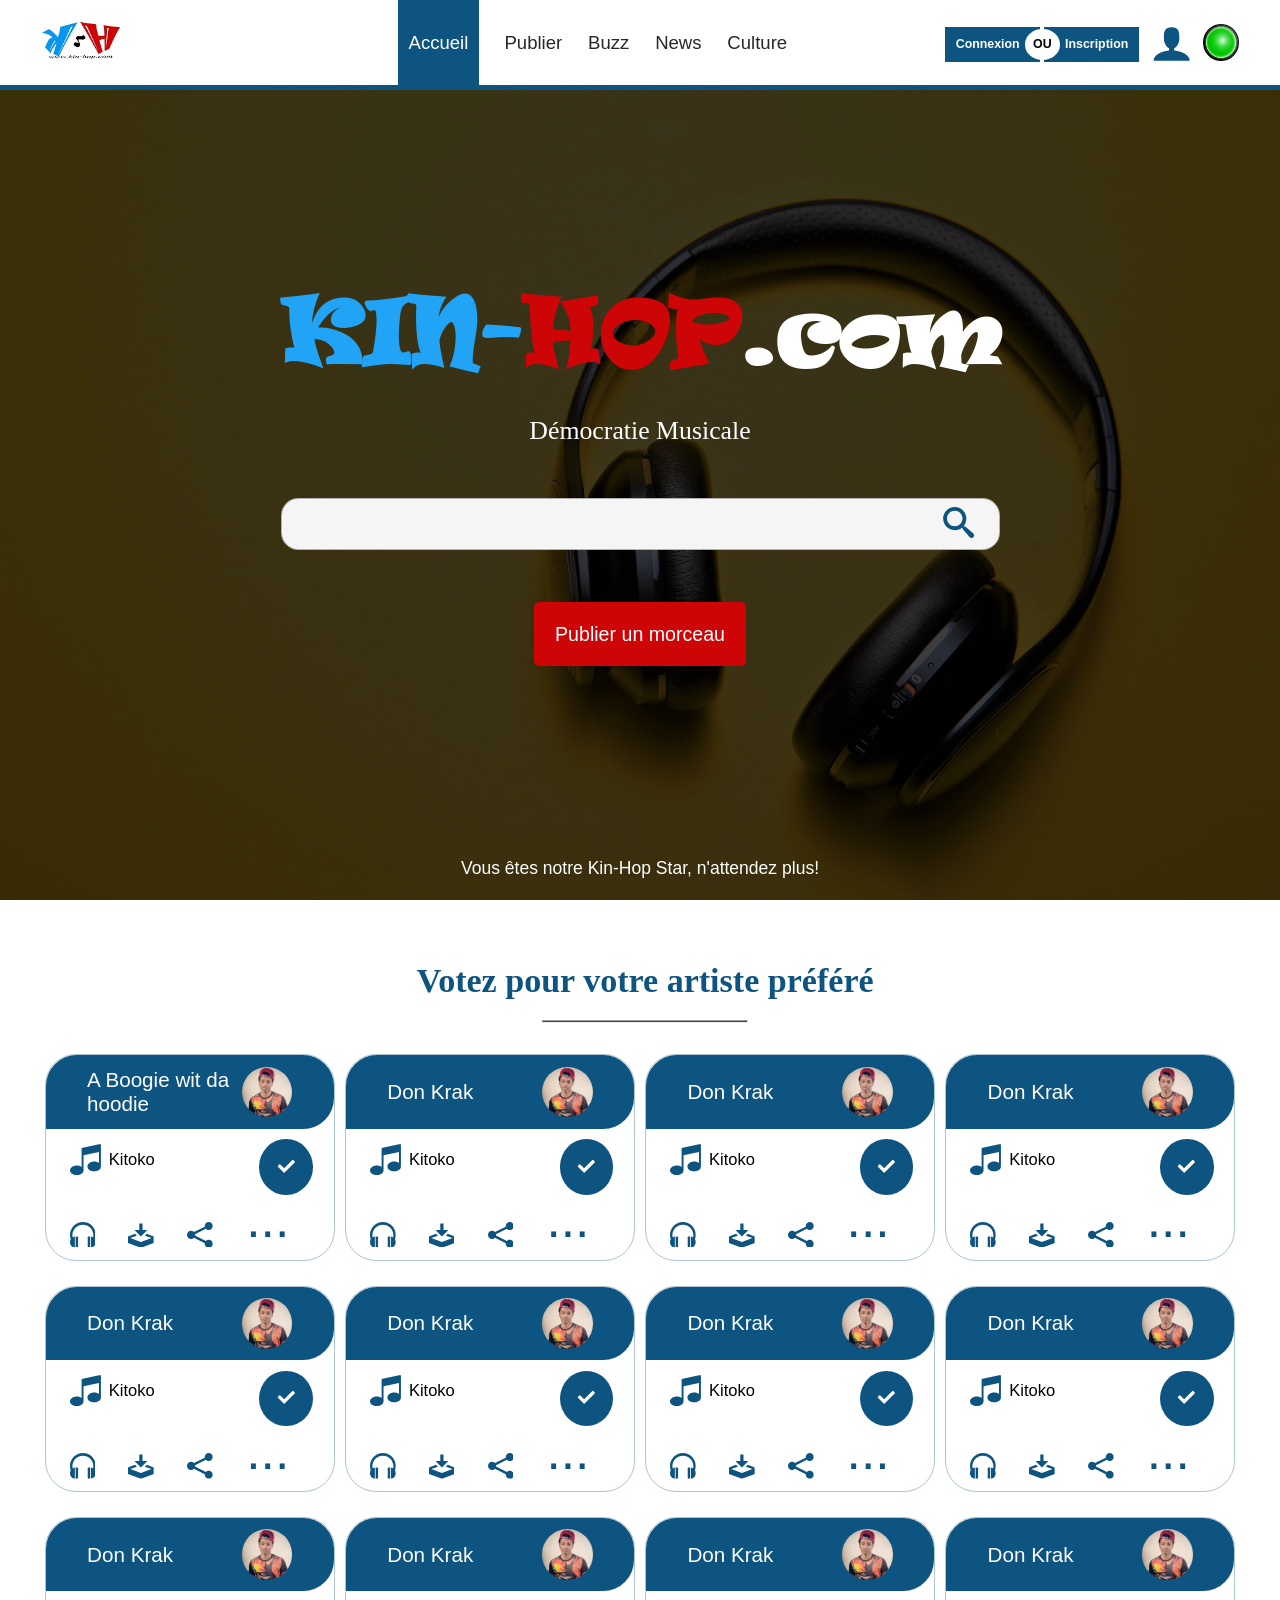
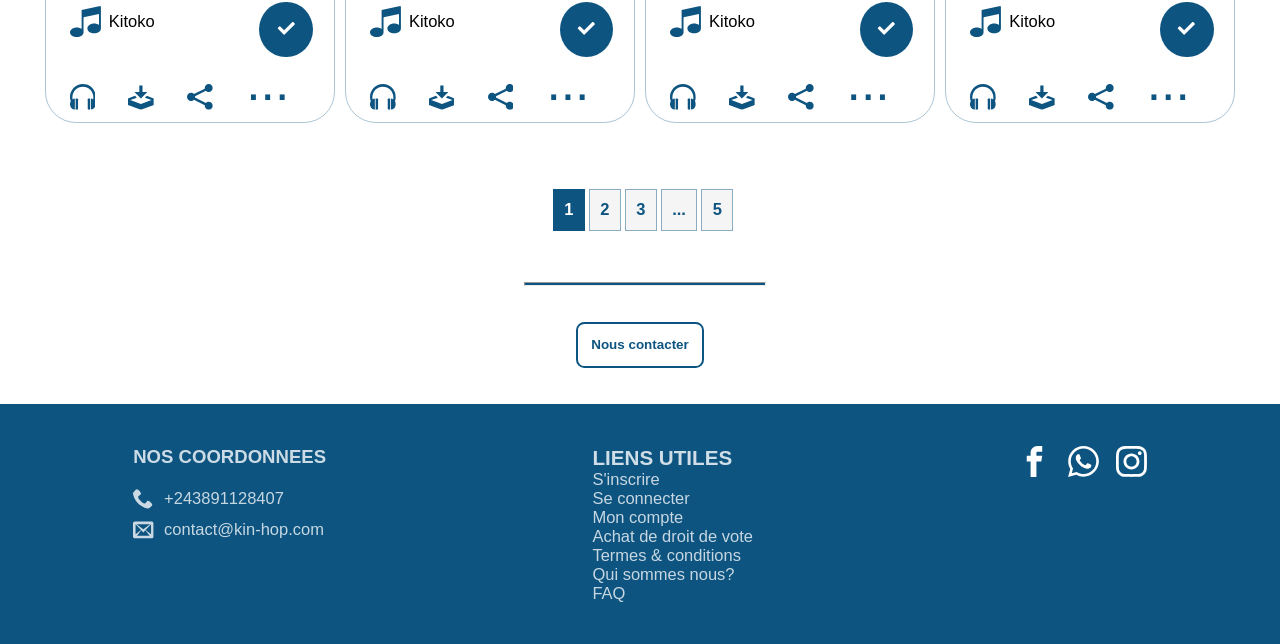
==== index.html @ 48a0ef02 "changement" ====
<!DOCTYPE html>
<html lang="en">

<head>
    <meta charset="UTF-8">
    <meta name="viewport" content="width=device-width, initial-scale=1.0">
    <title>Kin-Hop | Votez pour votre morceau préféré</title>
    <link rel="stylesheet" href="assets/css/main.css">
</head>

<body>
    <div class="mobile-navbar">
        <h4><span style="color:#0D5481;">Kin-</span><span style="color: red;">Hop</span>.com</h4>
        <button class="close-btn">X</button>
        <ul class="mobile-navbar__links">
            <li class="mobile-navbar__links-item">
                <svg class="">
                    <use href="assets/img/symbol-defs2.svg#icon-home"></use>
                </svg>
                <a href="index.html">Accueil</a>
            </li>
            <li class="mobile-navbar__links-item">
                <svg class="">
                    <use href="assets/img/symbol-defs2.svg#icon-share"></use>
                </svg>
                <a href="assets/pages/publier.html">Publier</a>
            </li>
            <li class="mobile-navbar__links-item">
                <svg class="">
                    <use href="assets/img/symbol-defs2.svg#icon-share"></use>
                </svg>
                <a href="assets/pages/buzz.html">Buzz</a>
            </li>
            <li class="mobile-navbar__links-item">
                <svg class="">
                    <use href="assets/img/symbol-defs.svg#icon-info"></use>
                </svg>
                <a href="assets/pages/news.html">News</a>
            </li>
            <li class="mobile-navbar__links-item">
                <svg class="">
                    <use href="assets/img/symbol-defs.svg#icon-info"></use>
                </svg>
                <a href="assets/pages/news.html">Culture</a>
            </li>
            <li class="mobile-navbar__links-item">
                <svg class="">
                    <use href="assets/img/symbol-defs3.svg#icon-enter"></use>
                </svg>
                <a href="assets/pages/login.html">Connexion</a>
            </li>
            <li class="mobile-navbar__links-item">
                <svg class="">
                    <use href="assets/img/symbol-defs3.svg#icon-user-plus"></use>
                </svg>
                <a href="assets/pages/register.html">Inscription</a>
            </li>
            <li class="mobile-navbar__links-item">
                <svg class="">
                    <use href="assets/img/symbol-defs3.svg#icon-exit"></use>
                </svg>
                <a href="assets/pages/register.html">Déconnexion</a>
            </li>

        </ul>
    </div>
    <nav class="navbar">
        <div class="navbar__logo">
            <img src="assets/img/logokh.jpg" alt="">
        </div>
        <ul class="navbar__links">
            <li class="navbar__links-item selected-link">
                <a href="index.html">Accueil</a>
            </li>
            <li class="navbar__links-item">
                <a href="assets/pages/publier.html">Publier</a>
            </li>
            <li class="navbar__links-item">
                <a href="assets/pages/buzz.html">Buzz</a>
            </li>
            <li class="navbar__links-item">
                <a href="assets/pages/news.html">News</a>
            </li>
            <li class="navbar__links-item">
                <a href="assets/pages/culture.html">Culture</a>
            </li>
        </ul>
        <div class="navbar__btn">
            <div>
                <a href="assets/pages/login.html" class="navbar__btn-connexion">Connexion</a>
                <span>OU</span>
                <a href="assets/pages/register.html" class="navbar__btn-subscription">Inscription</a>
            </div>
            <svg class="navbar__btn-user-icon">
                <use href="assets/img/symbol-defs.svg#icon-user"></use>
            </svg>
            <img class="green-bubble" src="assets/img/NovotedCopie.jpg" alt="" title="">
            <!-- <svg class="search-form-search-user">
				<use xlink:href="icomoon/symbol-defs.svg#icon-user"></use>
			</svg> -->
            <!-- <img class="navbar__btn-user-icon" src="assets/img/user.svg" alt=""> -->
        </div>
        <button class="navbar__toggle-btn">
            <img id="toggle_btn" src="assets/img/nav_icon.svg" alt="">
        </button>
    </nav>
    <header class="hero" style="background-image: url(assets/img/c-d-x-PDX_a_82obo-unsplashrhh.jpg);">
        <div class="dark-container">
            <!-- <a href="#" class="vote-bubble"><img src="assets/img/NovotedCopie.jpg" alt=""></a> -->
            <div class="container">
                <button type="button" class="green-bubble-mobile-btn tooltip" title="Tooltip on bottom">
                    <img class="green-bubble-mobile-img" src="assets/img/NovotedCopie.jpg" alt="">
                    <span class="tooltiptext">Il vous reste 2 votes</span>
                </button>
                <h1 class="title"><span class="blue-font">KIN-</span><span class="red-font">HOP</span>.com</h1>
                <span class="slogan">Démocratie Musicale</span>
                <form action="" class="search-form">
                    <input type="text" class="search-form-input">
                    <button type="submit">
                        <svg class="navbar__btn-user-icon">
                            <use href="assets/img/symbol-defs.svg#icon-search"></use>
                        </svg>
                    </button>
                </form>
                <a href="assets/pages/publier.html" class="btn btn-red">Publier un morceau</a>
            </div>
            <span class="message">Vous êtes notre Kin-Hop Star, n'attendez plus!</span>
        </div>
    </header>
    <section class="songs-list">
        <div class="subtitle-container">
            <div class="underlined-sub-title">
                <h2 class="sub-title">Votez pour votre artiste préféré</h2>
                <hr>
            </div>
        </div>
        <div class="songs-container">
            <div class="box">
                <div class="box__header">
                    <span class="box__header-name">A Boogie wit da hoodie</span>
                    <img class="box__header-img" src="assets/img/IMG_0975Copie.JPG" alt="profile-image">
                </div>
                <div class="box__body">
                    <div class="box__body-row-1">
                        <div class="song-title-container">
                            <svg class="song-icon">
                                <use href="assets/img/symbol-defs2.svg#icon-music"></use>
                            </svg>
                            <span class="song-title">Kitoko</span>
                        </div>
                        <a href="#" class="vote-btn">
                            <svg class="checkmark-icon">
                                <use href="assets/img/symbol-defs.svg#icon-checkmark"></use>
                            </svg>
                        </a>
                    </div>
                    <div class="box__body-row-2">
                        <a href="assets/music/y2mate.com - Life Story  New Motivational Whatsapp Status .mp3"
                            class="play-btn">
                            <svg class="play-icon">
                                <use href="assets/img/symbol-defs2.svg#icon-headphones"></use>
                            </svg>
                        </a>
                        <a href="assets/music/y2mate.com - Life Story  New Motivational Whatsapp Status .mp3" download
                            class="download-btn">
                            <svg class="download-icon">
                                <use href="assets/img/symbol-defs2.svg#icon-download"></use>
                            </svg>
                        </a>
                        <a href="#" class="share-btn">
                            <svg class="share-icon">
                                <use href="assets/img/symbol-defs2.svg#icon-share2"></use>
                            </svg>
                        </a>
                        <a href="#" class="btn-more">...</a>
                    </div>
                </div>
            </div>
            <div class="box">
                <div class="box__header">
                    <span class="box__header-name">Don Krak</span>
                    <img class="box__header-img" src="assets/img/IMG_0975Copie.JPG" alt="profile-image">
                </div>
                <div class="box__body">
                    <div class="box__body-row-1">
                        <div class="song-title-container">
                            <svg class="song-icon">
                                <use href="assets/img/symbol-defs2.svg#icon-music"></use>
                            </svg>
                            <span class="song-title">Kitoko</span>
                        </div>
                        <a href="#" class="vote-btn">
                            <svg class="checkmark-icon">
                                <use href="assets/img/symbol-defs.svg#icon-checkmark"></use>
                            </svg>
                        </a>
                    </div>
                    <div class="box__body-row-2">
                        <a href="#" class="play-btn">
                            <svg class="play-icon">
                                <use href="assets/img/symbol-defs2.svg#icon-headphones"></use>
                            </svg>
                        </a>
                        <a href="#" class="download-btn">
                            <svg class="download-icon">
                                <use href="assets/img/symbol-defs2.svg#icon-download"></use>
                            </svg>
                        </a>
                        <a href="#" class="share-btn">
                            <svg class="share-icon">
                                <use href="assets/img/symbol-defs2.svg#icon-share2"></use>
                            </svg>
                        </a>
                        <a href="#" class="btn-more">...</a>
                    </div>
                </div>
            </div>
            <div class="box">
                <div class="box__header">
                    <span class="box__header-name">Don Krak</span>
                    <img class="box__header-img" src="assets/img/IMG_0975Copie.JPG" alt="profile-image">
                </div>
                <div class="box__body">
                    <div class="box__body-row-1">
                        <div class="song-title-container">
                            <svg class="song-icon">
                                <use href="assets/img/symbol-defs2.svg#icon-music"></use>
                            </svg>
                            <span class="song-title">Kitoko</span>
                        </div>
                        <a href="#" class="vote-btn">
                            <svg class="checkmark-icon">
                                <use href="assets/img/symbol-defs.svg#icon-checkmark"></use>
                            </svg>
                        </a>
                    </div>
                    <div class="box__body-row-2">
                        <a href="#" class="play-btn">
                            <svg class="play-icon">
                                <use href="assets/img/symbol-defs2.svg#icon-headphones"></use>
                            </svg>
                        </a>
                        <a href="#" class="download-btn">
                            <svg class="download-icon">
                                <use href="assets/img/symbol-defs2.svg#icon-download"></use>
                            </svg>
                        </a>
                        <a href="#" class="share-btn">
                            <svg class="share-icon">
                                <use href="assets/img/symbol-defs2.svg#icon-share2"></use>
                            </svg>
                        </a>
                        <a href="#" class="btn-more">...</a>
                    </div>
                </div>
            </div>
            <div class="box">
                <div class="box__header">
                    <span class="box__header-name">Don Krak</span>
                    <img class="box__header-img" src="assets/img/IMG_0975Copie.JPG" alt="profile-image">
                </div>
                <div class="box__body">
                    <div class="box__body-row-1">
                        <div class="song-title-container">
                            <svg class="song-icon">
                                <use href="assets/img/symbol-defs2.svg#icon-music"></use>
                            </svg>
                            <span class="song-title">Kitoko</span>
                        </div>
                        <a href="#" class="vote-btn">
                            <svg class="checkmark-icon">
                                <use href="assets/img/symbol-defs.svg#icon-checkmark"></use>
                            </svg>
                        </a>
                    </div>
                    <div class="box__body-row-2">
                        <a href="#" class="play-btn">
                            <svg class="play-icon">
                                <use href="assets/img/symbol-defs2.svg#icon-headphones"></use>
                            </svg>
                        </a>
                        <a href="#" class="download-btn">
                            <svg class="download-icon">
                                <use href="assets/img/symbol-defs2.svg#icon-download"></use>
                            </svg>
                        </a>
                        <a href="#" class="share-btn">
                            <svg class="share-icon">
                                <use href="assets/img/symbol-defs2.svg#icon-share2"></use>
                            </svg>
                        </a>
                        <a href="#" class="btn-more">...</a>
                    </div>
                </div>
            </div>
            <div class="box">
                <div class="box__header">
                    <span class="box__header-name">Don Krak</span>
                    <img class="box__header-img" src="assets/img/IMG_0975Copie.JPG" alt="profile-image">
                </div>
                <div class="box__body">
                    <div class="box__body-row-1">
                        <div class="song-title-container">
                            <svg class="song-icon">
                                <use href="assets/img/symbol-defs2.svg#icon-music"></use>
                            </svg>
                            <span class="song-title">Kitoko</span>
                        </div>
                        <a href="#" class="vote-btn">
                            <svg class="checkmark-icon">
                                <use href="assets/img/symbol-defs.svg#icon-checkmark"></use>
                            </svg>
                        </a>
                    </div>
                    <div class="box__body-row-2">
                        <a href="#" class="play-btn">
                            <svg class="play-icon">
                                <use href="assets/img/symbol-defs2.svg#icon-headphones"></use>
                            </svg>
                        </a>
                        <a href="#" class="download-btn">
                            <svg class="download-icon">
                                <use href="assets/img/symbol-defs2.svg#icon-download"></use>
                            </svg>
                        </a>
                        <a href="#" class="share-btn">
                            <svg class="share-icon">
                                <use href="assets/img/symbol-defs2.svg#icon-share2"></use>
                            </svg>
                        </a>
                        <a href="#" class="btn-more">...</a>
                    </div>
                </div>
            </div>
            <div class="box">
                <div class="box__header">
                    <span class="box__header-name">Don Krak</span>
                    <img class="box__header-img" src="assets/img/IMG_0975Copie.JPG" alt="profile-image">
                </div>
                <div class="box__body">
                    <div class="box__body-row-1">
                        <div class="song-title-container">
                            <svg class="song-icon">
                                <use href="assets/img/symbol-defs2.svg#icon-music"></use>
                            </svg>
                            <span class="song-title">Kitoko</span>
                        </div>
                        <a href="#" class="vote-btn">
                            <svg class="checkmark-icon">
                                <use href="assets/img/symbol-defs.svg#icon-checkmark"></use>
                            </svg>
                        </a>
                    </div>
                    <div class="box__body-row-2">
                        <a href="#" class="play-btn">
                            <svg class="play-icon">
                                <use href="assets/img/symbol-defs2.svg#icon-headphones"></use>
                            </svg>
                        </a>
                        <a href="#" class="download-btn">
                            <svg class="download-icon">
                                <use href="assets/img/symbol-defs2.svg#icon-download"></use>
                            </svg>
                        </a>
                        <a href="#" class="share-btn">
                            <svg class="share-icon">
                                <use href="assets/img/symbol-defs2.svg#icon-share2"></use>
                            </svg>
                        </a>
                        <a href="#" class="btn-more">...</a>
                    </div>
                </div>
            </div>
            <div class="box">
                <div class="box__header">
                    <span class="box__header-name">Don Krak</span>
                    <img class="box__header-img" src="assets/img/IMG_0975Copie.JPG" alt="profile-image">
                </div>
                <div class="box__body">
                    <div class="box__body-row-1">
                        <div class="song-title-container">
                            <svg class="song-icon">
                                <use href="assets/img/symbol-defs2.svg#icon-music"></use>
                            </svg>
                            <span class="song-title">Kitoko</span>
                        </div>
                        <a href="#" class="vote-btn">
                            <svg class="checkmark-icon">
                                <use href="assets/img/symbol-defs.svg#icon-checkmark"></use>
                            </svg>
                        </a>
                    </div>
                    <div class="box__body-row-2">
                        <a href="#" class="play-btn">
                            <svg class="play-icon">
                                <use href="assets/img/symbol-defs2.svg#icon-headphones"></use>
                            </svg>
                        </a>
                        <a href="#" class="download-btn">
                            <svg class="download-icon">
                                <use href="assets/img/symbol-defs2.svg#icon-download"></use>
                            </svg>
                        </a>
                        <a href="#" class="share-btn">
                            <svg class="share-icon">
                                <use href="assets/img/symbol-defs2.svg#icon-share2"></use>
                            </svg>
                        </a>
                        <a href="#" class="btn-more">...</a>
                    </div>
                </div>
            </div>
            <div class="box">
                <div class="box__header">
                    <span class="box__header-name">Don Krak</span>
                    <img class="box__header-img" src="assets/img/IMG_0975Copie.JPG" alt="profile-image">
                </div>
                <div class="box__body">
                    <div class="box__body-row-1">
                        <div class="song-title-container">
                            <svg class="song-icon">
                                <use href="assets/img/symbol-defs2.svg#icon-music"></use>
                            </svg>
                            <span class="song-title">Kitoko</span>
                        </div>
                        <a href="#" class="vote-btn">
                            <svg class="checkmark-icon">
                                <use href="assets/img/symbol-defs.svg#icon-checkmark"></use>
                            </svg>
                        </a>
                    </div>
                    <div class="box__body-row-2">
                        <a href="#" class="play-btn">
                            <svg class="play-icon">
                                <use href="assets/img/symbol-defs2.svg#icon-headphones"></use>
                            </svg>
                        </a>
                        <a href="#" class="download-btn">
                            <svg class="download-icon">
                                <use href="assets/img/symbol-defs2.svg#icon-download"></use>
                            </svg>
                        </a>
                        <a href="#" class="share-btn">
                            <svg class="share-icon">
                                <use href="assets/img/symbol-defs2.svg#icon-share2"></use>
                            </svg>
                        </a>
                        <a href="#" class="btn-more">...</a>
                    </div>
                </div>
            </div>
            <div class="box">
                <div class="box__header">
                    <span class="box__header-name">Don Krak</span>
                    <img class="box__header-img" src="assets/img/IMG_0975Copie.JPG" alt="profile-image">
                </div>
                <div class="box__body">
                    <div class="box__body-row-1">
                        <div class="song-title-container">
                            <svg class="song-icon">
                                <use href="assets/img/symbol-defs2.svg#icon-music"></use>
                            </svg>
                            <span class="song-title">Kitoko</span>
                        </div>
                        <a href="#" class="vote-btn">
                            <svg class="checkmark-icon">
                                <use href="assets/img/symbol-defs.svg#icon-checkmark"></use>
                            </svg>
                        </a>
                    </div>
                    <div class="box__body-row-2">
                        <a href="#" class="play-btn">
                            <svg class="play-icon">
                                <use href="assets/img/symbol-defs2.svg#icon-headphones"></use>
                            </svg>
                        </a>
                        <a href="#" class="download-btn">
                            <svg class="download-icon">
                                <use href="assets/img/symbol-defs2.svg#icon-download"></use>
                            </svg>
                        </a>
                        <a href="#" class="share-btn">
                            <svg class="share-icon">
                                <use href="assets/img/symbol-defs2.svg#icon-share2"></use>
                            </svg>
                        </a>
                        <a href="#" class="btn-more">...</a>
                    </div>
                </div>
            </div>
            <div class="box">
                <div class="box__header">
                    <span class="box__header-name">Don Krak</span>
                    <img class="box__header-img" src="assets/img/IMG_0975Copie.JPG" alt="profile-image">
                </div>
                <div class="box__body">
                    <div class="box__body-row-1">
                        <div class="song-title-container">
                            <svg class="song-icon">
                                <use href="assets/img/symbol-defs2.svg#icon-music"></use>
                            </svg>
                            <span class="song-title">Kitoko</span>
                        </div>
                        <a href="#" class="vote-btn">
                            <svg class="checkmark-icon">
                                <use href="assets/img/symbol-defs.svg#icon-checkmark"></use>
                            </svg>
                        </a>
                    </div>
                    <div class="box__body-row-2">
                        <a href="#" class="play-btn">
                            <svg class="play-icon">
                                <use href="assets/img/symbol-defs2.svg#icon-headphones"></use>
                            </svg>
                        </a>
                        <a href="#" class="download-btn">
                            <svg class="download-icon">
                                <use href="assets/img/symbol-defs2.svg#icon-download"></use>
                            </svg>
                        </a>
                        <a href="#" class="share-btn">
                            <svg class="share-icon">
                                <use href="assets/img/symbol-defs2.svg#icon-share2"></use>
                            </svg>
                        </a>
                        <a href="#" class="btn-more">...</a>
                    </div>
                </div>
            </div>
            <div class="box">
                <div class="box__header">
                    <span class="box__header-name">Don Krak</span>
                    <img class="box__header-img" src="assets/img/IMG_0975Copie.JPG" alt="profile-image">
                </div>
                <div class="box__body">
                    <div class="box__body-row-1">
                        <div class="song-title-container">
                            <svg class="song-icon">
                                <use href="assets/img/symbol-defs2.svg#icon-music"></use>
                            </svg>
                            <span class="song-title">Kitoko</span>
                        </div>
                        <a href="#" class="vote-btn">
                            <svg class="checkmark-icon">
                                <use href="assets/img/symbol-defs.svg#icon-checkmark"></use>
                            </svg>
                        </a>
                    </div>
                    <div class="box__body-row-2">
                        <a href="#" class="play-btn">
                            <svg class="play-icon">
                                <use href="assets/img/symbol-defs2.svg#icon-headphones"></use>
                            </svg>
                        </a>
                        <a href="#" class="download-btn">
                            <svg class="download-icon">
                                <use href="assets/img/symbol-defs2.svg#icon-download"></use>
                            </svg>
                        </a>
                        <a href="#" class="share-btn">
                            <svg class="share-icon">
                                <use href="assets/img/symbol-defs2.svg#icon-share2"></use>
                            </svg>
                        </a>
                        <a href="#" class="btn-more">...</a>
                    </div>
                </div>
            </div>
            <div class="box">
                <div class="box__header">
                    <span class="box__header-name">Don Krak</span>
                    <img class="box__header-img" src="assets/img/IMG_0975Copie.JPG" alt="profile-image">
                </div>
                <div class="box__body">
                    <div class="box__body-row-1">
                        <div class="song-title-container">
                            <svg class="song-icon">
                                <use href="assets/img/symbol-defs2.svg#icon-music"></use>
                            </svg>
                            <span class="song-title">Kitoko</span>
                        </div>
                        <a href="#" class="vote-btn">
                            <svg class="checkmark-icon">
                                <use href="assets/img/symbol-defs.svg#icon-checkmark"></use>
                            </svg>
                        </a>
                    </div>
                    <div class="box__body-row-2">
                        <a href="#" class="play-btn">
                            <svg class="play-icon">
                                <use href="assets/img/symbol-defs2.svg#icon-headphones"></use>
                            </svg>
                        </a>
                        <a href="#" class="download-btn">
                            <svg class="download-icon">
                                <use href="assets/img/symbol-defs2.svg#icon-download"></use>
                            </svg>
                        </a>
                        <a href="#" class="share-btn">
                            <svg class="share-icon">
                                <use href="assets/img/symbol-defs2.svg#icon-share2"></use>
                            </svg>
                        </a>
                        <a href="#" class="btn-more">...</a>
                    </div>
                </div>
            </div>
        </div>
        <div class="pagination">
            <span class="selected"><a href="">1</a></span>
            <span><a href="#">2</a></span>
            <span><a href="#">3</a></span>
            <span><a href="#">...</a></span>
            <span><a href="#">5</a></span>

        </div>
        <hr class="bottom-line">
    </section>

    <div class="contact-btn">
        <a href="assets/pages/contact.html">Nous contacter</a>
    </div>
    <footer class="footer">
        <div class="contact">
            <h4>NOS COORDONNEES </h4>
            <div>
                <svg class="share-icon">
                    <use href="assets/img/symbol-defs2.svg#icon-phone"></use>
                </svg>
                <span>+243891128407</span>
                </span>
            </div>
            <div>
                <svg class="share-icon">
                    <use href="assets/img/symbol-defs2.svg#icon-envelop"></use>
                </svg>
                <span>contact@kin-hop.com</span>
                </span>
            </div>
        </div>
        <ul class="links">
            <h4 style="font-size: 2rem; color:rgba(255, 255, 255, 0.808)">LIENS UTILES</h4>
            <li><a href="">S'inscrire</a></li>
            <li><a href="">Se connecter</a> </li>
            <li><a href="">Mon compte</a> </li>
            <li><a href="">Achat de droit de vote</a> </li>
            <li><a href="">Termes & conditions</a> </li>
            <li><a href="">Qui sommes nous?</a> </li>
            <li><a href="">FAQ</a> </li>
        </ul>
        <div class="social-media">
            <a href="">
                <span>
                    <svg class="share-icon">
                        <use href="assets/img/symbol-defs3.svg#icon-facebook"></use>
                    </svg>
                </span>
            </a>
            <a href="">
                <span>
                    <svg class="share-icon">
                        <use href="assets/img/symbol-defs3.svg#icon-whatsapp"></use>
                    </svg>
                </span>
            </a>
            <a href="">
                <span>
                    <svg class="share-icon">
                        <use href="assets/img/symbol-defs3.svg#icon-instagram"></use>
                    </svg>
                </span>
            </a>
        </div>
    </footer>

    <script src="assets/js/main.js"></script>
</body>

</html>
---- assets/css/main.css ----
@font-face {
  font-family: "Ravie";
  src: url("../font/Ravie/RAVIE.eot") format("eot"), url("../font/Ravie/RAVIE.woff") format("woff"), url("../font/Ravie/RAVIE.ttf") format("truetype"), url("../font/Ravie/RAVIE.svg#Ravie") format("svg");
  font-weight: normal;
  font-style: normal;
}

:root {
  --primary-color: #0D5481;
}

* {
  margin: 0;
  padding: 0;
  -webkit-box-sizing: border-box !important;
          box-sizing: border-box !important;
}

html {
  -webkit-box-sizing: inherit !important;
          box-sizing: inherit !important;
  font-size: 64.5% !important;
  font-family: 'Lucida Sans', 'Lucida Sans Regular', 'Lucida Grande', 'Lucida Sans Unicode', Geneva, Verdana, sans-serif;
}

body {
  position: relative;
}

ul {
  list-style-type: none;
}

a {
  text-decoration: none;
}

.navbar {
  display: -webkit-box;
  display: -ms-flexbox;
  display: flex;
  height: 10vh;
  background-color: #fff;
  -webkit-box-align: center;
      -ms-flex-align: center;
          align-items: center;
  font-family: 'Lucida Sans', 'Lucida Sans Regular', 'Lucida Grande', 'Lucida Sans Unicode', Geneva, Verdana, sans-serif;
  padding-left: 4rem;
  padding-right: 4rem;
  font-size: 1.8rem;
  -webkit-box-pack: justify;
      -ms-flex-pack: justify;
          justify-content: space-between;
  border-bottom: solid 0.5rem var(--primary-color);
  text-align: center;
}

.navbar .navbar__logo img {
  height: 3.7rem;
}

.navbar__links {
  display: -webkit-box;
  display: -ms-flexbox;
  display: flex;
  -webkit-box-align: center;
      -ms-flex-align: center;
          align-items: center;
  height: inherit;
  margin-right: -14rem;
}

.navbar__links-item {
  height: inherit;
  margin-right: 2.5rem;
}

.navbar__links-item a {
  display: -webkit-box;
  display: -ms-flexbox;
  display: flex;
  -webkit-box-align: center;
      -ms-flex-align: center;
          align-items: center;
  height: inherit;
  text-decoration: none;
  color: #292727;
}

.navbar-item:not(:last-child) {
  margin-right: 2rem;
}

.navbar__btn {
  text-align: center;
  display: -webkit-box;
  display: -ms-flexbox;
  display: flex;
  height: inherit;
  -webkit-box-align: center;
      -ms-flex-align: center;
          align-items: center;
}

.navbar__btn span {
  z-index: 4;
  position: relative;
  font-size: 1.2rem;
  background-color: #fff;
  border-radius: 50%;
  padding: .8rem;
  margin: 0;
  font-weight: 700;
}

.navbar__btn a {
  color: #fff;
  font-size: 1.2rem;
  background-color: var(--primary-color);
  padding: 1rem;
  font-weight: 700;
}

.navbar__btn a.navbar__btn-connexion {
  margin-right: -2rem;
  padding-right: 2rem;
}

.navbar__btn a.navbar__btn-subscription {
  margin-left: -2rem;
  padding-left: 2rem;
  padding-left: 2rem;
}

.navbar__btn-user-icon {
  fill: #0D5481;
  height: 4rem;
  width: 4rem;
  margin-left: 1.2rem;
}

.navbar__btn .green-bubble {
  height: 3.5rem;
  margin-left: 1rem;
}

.navbar .navbar__toggle-btn {
  background: none;
  outline: none;
  border: none;
  display: none;
}

.hero {
  height: 90vh;
  background-position: center;
  background-size: cover;
}

.hero .dark-container {
  background-color: rgba(0, 0, 0, 0.685);
  height: inherit;
  width: inherit;
  display: -webkit-box;
  display: -ms-flexbox;
  display: flex;
  -webkit-box-pack: center;
      -ms-flex-pack: center;
          justify-content: center;
  -webkit-box-align: center;
      -ms-flex-align: center;
          align-items: center;
  position: relative;
}

.hero .dark-container .message {
  position: absolute;
  bottom: 2rem;
  font-size: 1.7rem;
  color: #fff;
  text-align: center;
}

.hero .dark-container .container {
  text-align: center;
  margin-top: -4rem;
}

.hero .dark-container .container .title {
  color: #fff;
  font-size: 8.2rem;
  font-family: "Ravie";
}

.hero .dark-container .container .slogan {
  display: inline-block;
  font-family: "Segoe UI";
  font-size: 2.5rem;
  margin-top: 2rem;
  color: #fff;
  font-weight: 500;
}

.hero .dark-container .container .search-form {
  margin-top: 5rem;
  display: -webkit-box;
  display: -ms-flexbox;
  display: flex;
  position: relative;
  -webkit-box-align: center;
      -ms-flex-align: center;
          align-items: center;
}

.hero .dark-container .container .search-form-input {
  width: 100%;
  border: solid black 1px;
  font-size: 2rem;
  padding: 1.3rem;
  outline: none;
  border-radius: 1.7rem;
  background-color: #f5f5f5;
  border: solid rgba(63, 62, 62, 0.37) 0.1rem;
}

.hero .dark-container .container .search-form button {
  position: absolute;
  right: 2rem;
  border: none;
  background: none;
}

.hero .dark-container .container .search-form button svg {
  height: 3rem;
}

.hero .dark-container .container .btn-red {
  display: inline-block;
  border-radius: .5rem;
  width: auto;
  color: #fff;
  padding: 2rem;
  background-color: #CE0506;
  margin-top: 5rem;
  font-size: 1.9rem;
}

.mobile-navbar {
  min-height: 100vh;
  width: 100%;
  background: #0D5481;
  color: #fff;
  position: absolute;
  -webkit-transform: translateX(-100%);
          transform: translateX(-100%);
  top: 0;
  border: none;
  z-index: 4;
  -webkit-transition: -webkit-transform .2s ease;
  transition: -webkit-transform .2s ease;
  transition: transform .2s ease;
  transition: transform .2s ease, -webkit-transform .2s ease;
}

.mobile-navbar .close-btn {
  position: absolute;
  right: 1.4rem;
  top: 2rem;
  font-size: 1.8rem;
  font-weight: 700;
  background: none;
  border: none;
  outline: none;
  z-index: 8;
}

.mobile-navbar h4 {
  padding-top: 2rem;
  padding-left: .5rem;
  font-size: 1.4rem;
  font-family: "Ravie";
  background-color: #fff;
  height: 10vh;
  color: #000;
  border-bottom: solid 0.5rem var(--primary-color);
}

.mobile-navbar__links {
  display: -webkit-box;
  display: -ms-flexbox;
  display: flex;
  -webkit-box-orient: vertical;
  -webkit-box-direction: normal;
      -ms-flex-direction: column;
          flex-direction: column;
  font-size: 1.5rem;
}

.mobile-navbar__links a {
  color: #fff;
  width: 100%;
  text-align: left;
}

.mobile-navbar__links-item {
  padding: 2rem;
  display: -webkit-box;
  display: -ms-flexbox;
  display: flex;
  -webkit-box-align: end;
      -ms-flex-align: end;
          align-items: flex-end;
  -webkit-box-pack: end;
      -ms-flex-pack: end;
          justify-content: end;
  width: 100%;
  height: 100%;
  text-align: center;
  display: flex;
}

.mobile-navbar__links-item svg {
  height: 2rem;
  width: 2rem;
  fill: #fff;
  margin-right: 1rem;
}

.mobile-navbar__links-item:hover {
  background-color: #46b1f3;
}

.subtitle-container {
  display: -webkit-box;
  display: -ms-flexbox;
  display: flex;
  -webkit-box-pack: center;
      -ms-flex-pack: center;
          justify-content: center;
}

.subtitle-container .underlined-sub-title {
  display: inline-block;
  text-align: center;
  display: -webkit-box;
  display: -ms-flexbox;
  display: flex;
  -webkit-box-orient: vertical;
  -webkit-box-direction: normal;
      -ms-flex-direction: column;
          flex-direction: column;
  -webkit-box-align: center;
      -ms-flex-align: center;
          align-items: center;
}

.subtitle-container .underlined-sub-title .sub-title {
  margin-top: 6rem;
  color: #0D5481;
  font-size: 3.3rem;
  font-family: "Segoe UI";
}

.subtitle-container .underlined-sub-title hr {
  margin-top: 1.9rem;
  width: 45%;
  background-color: #0D5481;
  height: .38rem;
}

section.songs-list {
  padding-left: 4rem;
  padding-right: 3rem;
}

section.songs-list .songs-container {
  padding-top: 3rem;
  display: -webkit-box;
  display: -ms-flexbox;
  display: flex;
  -webkit-box-pack: center;
      -ms-flex-pack: center;
          justify-content: center;
  -ms-flex-wrap: wrap;
      flex-wrap: wrap;
}

section.songs-list .songs-container .box {
  margin-right: 1rem;
  border: solid #0d558156 1px;
  -ms-flex-preferred-size: 24%;
      flex-basis: 24%;
  height: 20rem;
  border-radius: 3rem;
  padding-bottom: 1rem;
  margin-bottom: 2.4rem;
}

section.songs-list .songs-container .box__header {
  height: 38%;
  background-color: #0D5481;
  display: -webkit-box;
  display: -ms-flexbox;
  display: flex;
  -webkit-box-align: center;
      -ms-flex-align: center;
          align-items: center;
  -webkit-box-pack: justify;
      -ms-flex-pack: justify;
          justify-content: space-between;
  padding-top: 1rem;
  padding-bottom: 1rem;
  padding-left: 4rem;
  padding-right: 4rem;
  border-radius: 3rem 3rem 3rem 0;
}

section.songs-list .songs-container .box__header-name {
  font-size: 2rem;
  color: #fff;
}

section.songs-list .songs-container .box__header-img {
  height: 95%;
  border-radius: 50%;
}

section.songs-list .songs-container .box__body {
  height: 62%;
  position: relative;
}

section.songs-list .songs-container .box__body-row-1 {
  display: -webkit-box;
  display: -ms-flexbox;
  display: flex;
  -webkit-box-pack: justify;
      -ms-flex-pack: justify;
          justify-content: space-between;
  -webkit-box-align: center;
      -ms-flex-align: center;
          align-items: center;
  height: 50%;
  padding-left: 2.3rem;
  padding-right: .8rem;
}

section.songs-list .songs-container .box__body-row-1 .song-title-container {
  height: inherit;
  height: 100%;
  display: -webkit-box;
  display: -ms-flexbox;
  display: flex;
  -webkit-box-align: center;
      -ms-flex-align: center;
          align-items: center;
}

section.songs-list .songs-container .box__body-row-1 .song-title-container span {
  font-size: 1.6rem;
}

section.songs-list .songs-container .box__body-row-1 .song-title-container .song-icon {
  height: 4rem;
  width: 3rem;
  margin-right: .8rem;
  fill: #0D5481;
}

section.songs-list .songs-container .box__body-row-1 .vote-btn {
  background-color: #0D5481;
  border-radius: 50%;
  padding: 1.6rem;
  display: inline-block;
  position: absolute;
  right: 2rem;
  top: 1rem;
  -webkit-transition: all .4s;
  transition: all .4s;
}

section.songs-list .songs-container .box__body-row-1 .vote-btn svg {
  height: 2rem;
  width: 2rem;
  fill: white;
  -webkit-transition: all .4s;
  transition: all .4s;
}

section.songs-list .songs-container .box__body-row-1 .vote-btn:hover {
  background-color: #2089ca;
}

section.songs-list .songs-container .box__body-row-2 {
  height: 50%;
  display: -webkit-box;
  display: -ms-flexbox;
  display: flex;
  -webkit-box-align: end;
      -ms-flex-align: end;
          align-items: flex-end;
  -webkit-box-pack: justify;
      -ms-flex-pack: justify;
          justify-content: space-between;
  padding-left: 2.3rem;
  padding-right: 2.3rem;
}

section.songs-list .songs-container .box__body-row-2 a {
  color: #0D5481;
  margin-right: 2rem;
}

section.songs-list .songs-container .box__body-row-2 a svg {
  fill: #0D5481;
  height: 2.5rem;
  width: 2.5rem;
  -webkit-transition: all .3s;
  transition: all .3s;
}

section.songs-list .songs-container .box__body-row-2 a:hover {
  -webkit-transition: all 2s;
  transition: all 2s;
  color: #CE0506;
}

section.songs-list .songs-container .box__body-row-2 a:hover svg {
  fill: #CE0506;
}

section.songs-list .songs-container .box__body-row-2 a.btn-more {
  font-size: 5rem;
}

.green-bubble-mobile-btn {
  display: none !important;
  position: absolute !important;
  top: -5rem !important;
  left: 47%;
  background: none;
  border: none;
  outline: none;
}

.green-bubble-mobile-btn .green-bubble-mobile-img {
  height: 3rem;
}

@media screen and (max-width: 1075px) {
  .green-bubble-mobile-btn {
    display: block !important;
  }
  .navbar__links, .navbar__btn {
    display: none;
  }
  .navbar .navbar__toggle-btn {
    display: block;
  }
}

@media screen and (max-width: 1249px) {
  .songs-container .box {
    margin-right: 2rem !important;
  }
  .dark-container .title {
    font-size: 7rem !important;
  }
}

@media screen and (max-width: 984px) {
  .box__header-name {
    font-size: 1.5rem !important;
  }
  .underlined-sub-title .sub-title {
    font-size: 2rem !important;
  }
  .songs-container .box {
    margin-right: 2.5rem !important;
  }
  .dark-container .title {
    font-size: 6rem !important;
  }
  .dark-container .message {
    font-size: 1.2rem !important;
  }
  .dark-container .slogan {
    font-size: 1.6rem !important;
  }
  .dark-container .search-form-input {
    font-size: 1.4rem !important;
    padding: 1rem !important;
  }
  .dark-container button {
    right: 1rem !important;
  }
  .dark-container button svg {
    height: 2rem !important;
  }
  .dark-container .btn-red {
    padding: 1.3rem !important;
    background-color: #CE0506;
    margin-top: 5rem;
    font-size: 1.2rem !important;
  }
  .footer {
    -webkit-box-pack: justify !important;
        -ms-flex-pack: justify !important;
            justify-content: space-between !important;
    padding-left: 2rem;
    padding-right: 2rem;
  }
  .footer .contact h4 {
    font-size: 1.1rem;
    margin-bottom: 1.6rem;
  }
  .footer .contact div {
    margin-bottom: .7rem !important;
    font-size: 1.1rem !important;
  }
  .footer .contact svg {
    height: 2rem;
    width: 2rem;
    fill: rgba(255, 255, 255, 0.781);
    margin-right: .8rem;
  }
  .footer .links li {
    font-size: 1.1rem !important;
  }
  .footer .social-media {
    margin-top: 2rem;
  }
  .footer .social-media svg {
    height: 3rem;
    width: 3rem;
    fill: #fff;
  }
  .footer .social-media a:not(:last-child) {
    margin-right: .8rem;
  }
}

@media screen and (max-width: 790px) {
  .dark-container .title {
    font-size: 5rem !important;
  }
}

@media screen and (max-width: 600px) {
  .navbar {
    padding-left: 1rem !important;
    padding-right: 1rem !important;
  }
  .dark-container .title {
    font-size: 4rem !important;
  }
  .footer {
    padding-left: .4rem;
    padding-right: .4rem;
    -ms-flex-wrap: wrap;
        flex-wrap: wrap;
    -webkit-box-pack: center !important;
        -ms-flex-pack: center !important;
            justify-content: center !important;
  }
  .footer .contact {
    margin-right: 2rem;
  }
  .footer h4 {
    font-size: 1.2rem !important;
  }
}

@media screen and (max-width: 500px) {
  .box {
    -ms-flex-preferred-size: 90% !important;
        flex-basis: 90% !important;
  }
  .dark-container .title {
    font-size: 3rem !important;
  }
}

a {
  text-decoration: none;
}

.contact-btn {
  text-align: center;
  margin-top: 5rem;
}

.contact-btn a {
  /* background-color: #CE0506; */
  color: #0D5481;
  font-size: 1.3rem;
  padding: 1.3rem;
  border-radius: .8rem;
  border: solid #0D5481 2px;
  font-weight: 600;
  transition: all .4s;
}
.contact-btn a:hover{
  background-color: #0D5481;
  color: #fff;
}

.tooltip .tooltiptext {
  visibility: hidden;
  width: 12rem;
  background-color: #169ff5;
  color: #fff;
  text-align: center;
  border-radius: 6px;
  padding: 1rem;
  position: absolute;
  z-index: 1;
  top: 150%;
  left: 50%;
  margin-left: -60px;
}

.tooltip .tooltiptext::after {
  content: "";
  position: absolute;
  bottom: 100%;
  left: 50%;
  margin-left: -5px;
  border-width: 5px;
  border-style: solid;
  border-color: transparent transparent #169ff5 transparent;
}

.tooltip:hover .tooltiptext {
  visibility: visible;
}

svg:hover {
  cursor: pointer;
}

.selected-link {
  background-color: var(--primary-color);
  padding-left: 1rem;
  padding-right: 1rem;
}

.selected-link a {
  color: #fff;
}

.show {
  -webkit-transform: translateX(0.1%);
          transform: translateX(0.1%);
}

.blue-font {
  color: #21a4f5;
}

.red-font {
  color: #CE0506;
}

.pagination {
  display: -webkit-box;
  display: -ms-flexbox;
  display: flex;
  -webkit-box-pack: center;
      -ms-flex-pack: center;
          justify-content: center;
  margin: 0 auto;
  margin-top: 4rem;
}

.pagination span {
  margin-right: .4rem;
  font-size: 1.6rem;
  font-weight: 700;
  background-color: #f5f5f5;
  border: solid .1rem #0d558175;
}

.pagination span a {
  padding: 1rem;
  display: inline-block;
  height: 100%;
  color: #0D5481;
}

.pagination span.selected {
  background-color: #0D5481;
}

.pagination span.selected a {
  color: #fff;
}

.bottom-line {
  margin: 0 auto;
  margin-top: 5rem;
  width: 20%;
  background-color: #0D5481;
  height: .38rem;
}

.footer {
  margin-top: 5rem;
  background-color: #0D5481;
  display: -webkit-box;
  display: -ms-flexbox;
  display: flex;
  -ms-flex-pack: distribute;
      justify-content: space-around;
  -webkit-box-align: start;
      -ms-flex-align: start;
          align-items: flex-start;
  padding-top: 4rem;
  -ms-flex-wrap: wrap;
      flex-wrap: wrap;
  padding-bottom: 4rem;
}

.footer .contact h4 {
  font-size: 1.8rem;
  color: rgba(255, 255, 255, 0.794);
  margin-bottom: 2rem;
}

.footer .contact div {
  display: -webkit-box;
  display: -ms-flexbox;
  display: flex;
  -webkit-box-align: center;
      -ms-flex-align: center;
          align-items: center;
  margin-bottom: 1rem;
  font-size: 1.6rem;
  color: rgba(255, 255, 255, 0.767);
  font-weight: 100;
}

.footer .contact svg {
  height: 2rem;
  width: 2rem;
  fill: rgba(255, 255, 255, 0.781);
  margin-right: 1rem;
}

.footer .links li {
  font-size: 1.6rem;
}

.footer .links li a {
  color: rgba(255, 255, 255, 0.767);
}

.footer .social-media svg {
  height: 3rem;
  width: 3rem;
  fill: #fff;
}

.footer .social-media a:not(:last-child) {
  margin-right: 1.4rem;
}
/*# sourceMappingURL=main.css.map */
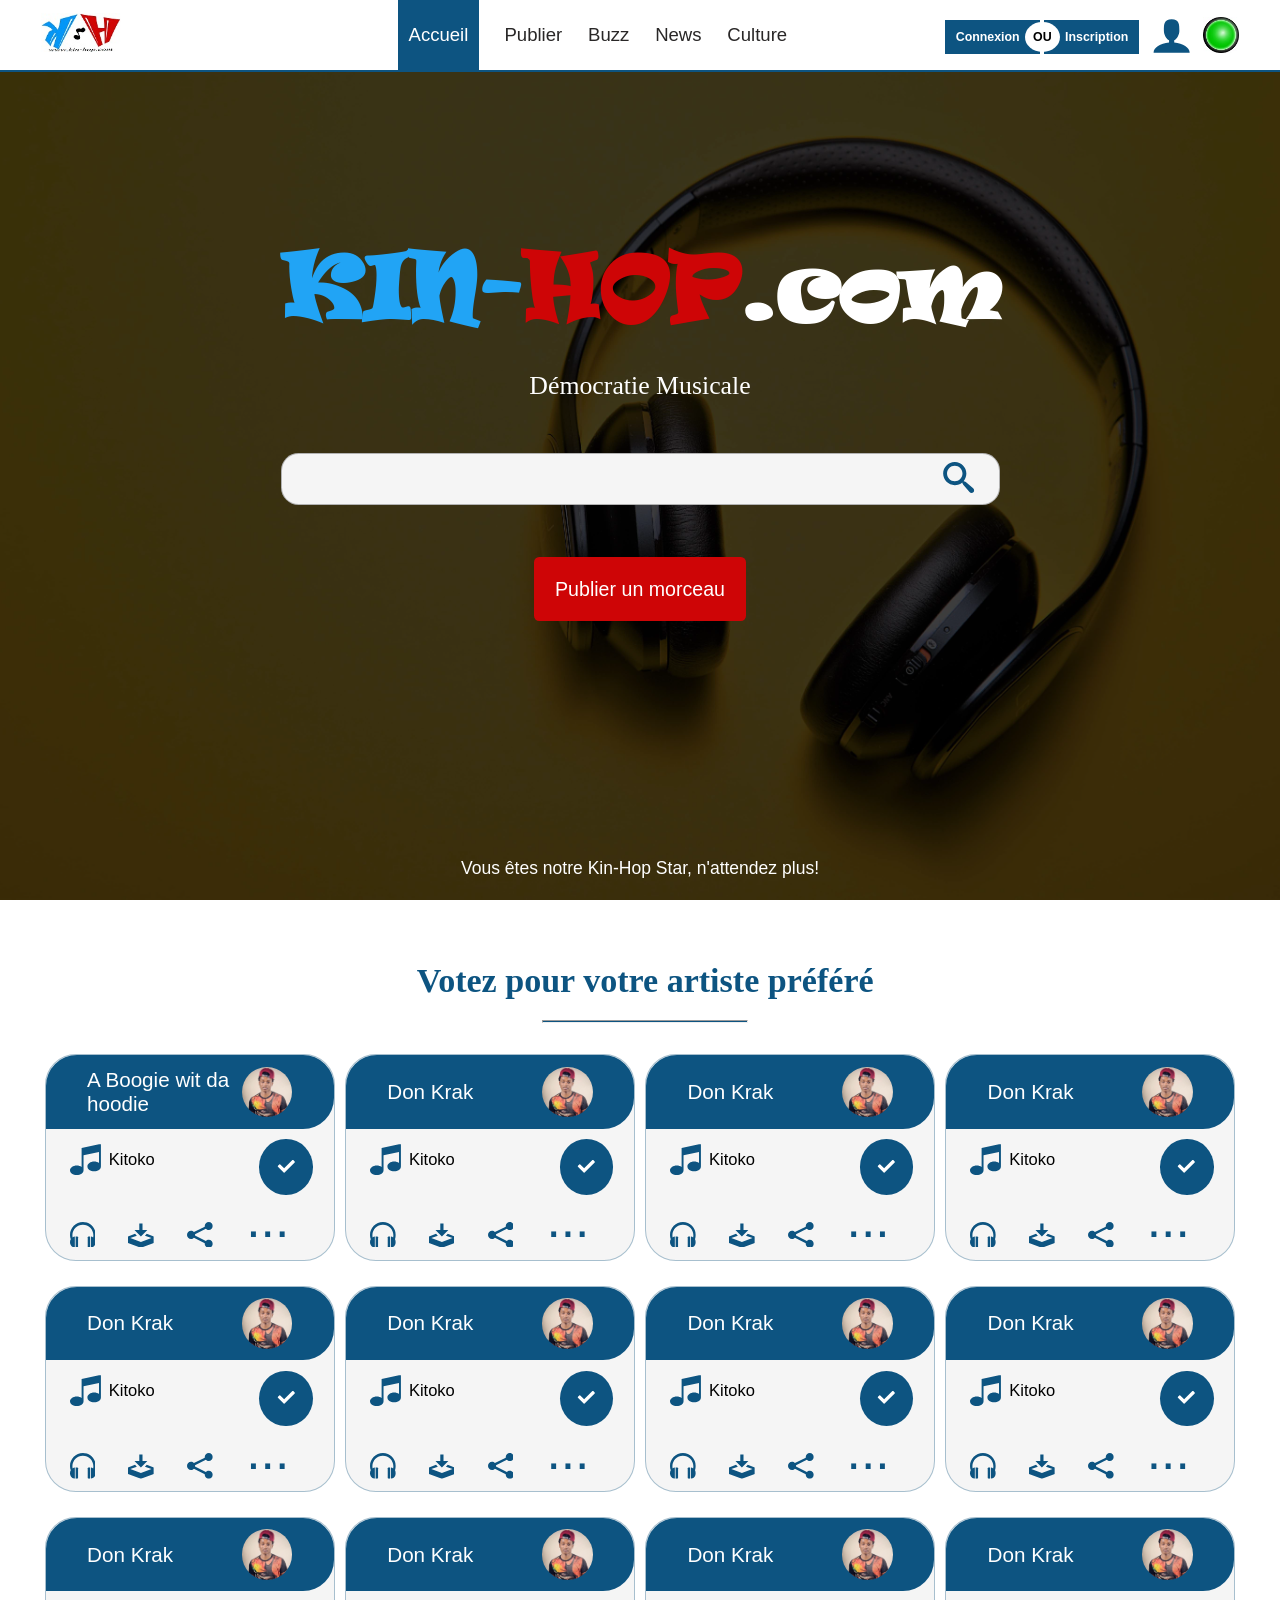
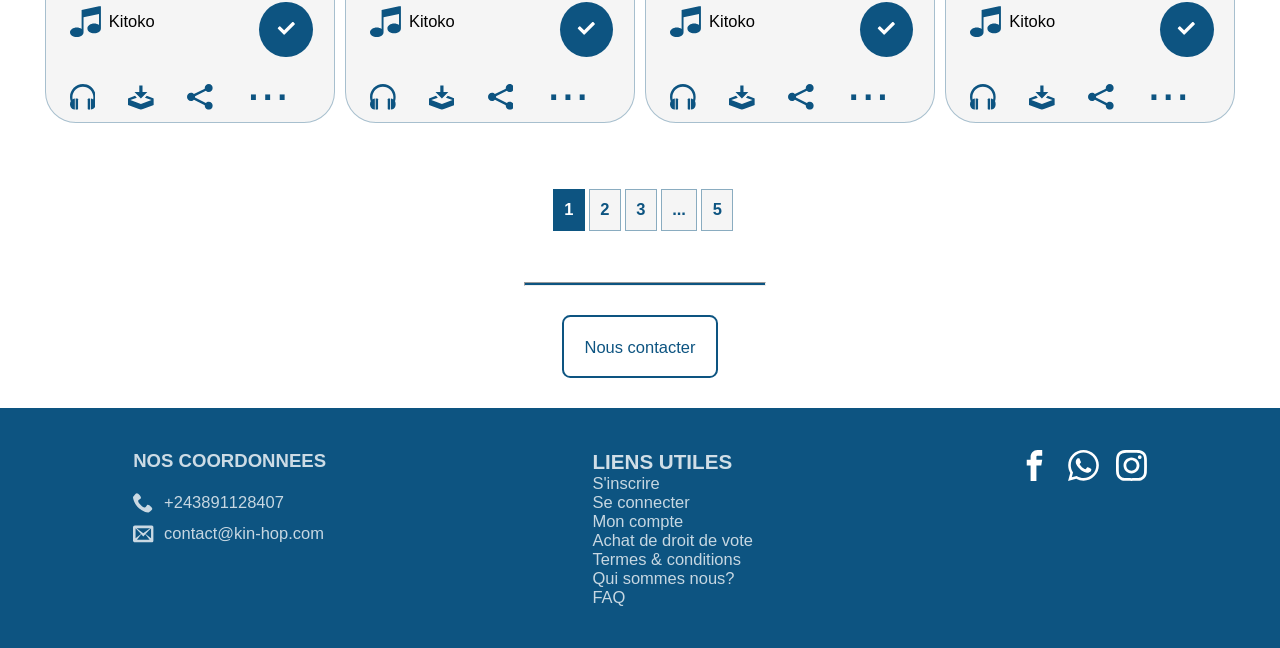
==== commit ac3fe341: "update" ====
--- a/index.html
+++ b/index.html
@@ -672,8 +672,9 @@
             </a>
         </div>
     </footer>
-
+    <script src="assets/js/anime.min.js"></script>
     <script src="assets/js/main.js"></script>
+    
 </body>
 
 </html>
--- a/assets/css/main.css
+++ b/assets/css/main.css
@@ -36,10 +36,13 @@
 }
 
 .navbar {
-  display: -webkit-box;
-  display: -ms-flexbox;
-  display: flex;
-  height: 10vh;
+  position: fixed;
+  width: 100%;
+  z-index: 10;
+  display: -webkit-box;
+  display: -ms-flexbox;
+  display: flex;
+  height: 8vh;
   background-color: #fff;
   -webkit-box-align: center;
       -ms-flex-align: center;
@@ -51,7 +54,7 @@
   -webkit-box-pack: justify;
       -ms-flex-pack: justify;
           justify-content: space-between;
-  border-bottom: solid 0.5rem var(--primary-color);
+  border-bottom: solid 0.2rem var(--primary-color);
   text-align: center;
 }
 
@@ -152,7 +155,7 @@
 }
 
 .hero {
-  height: 90vh;
+  height: 100vh;
   background-position: center;
   background-size: cover;
 }
@@ -250,16 +253,11 @@
   width: 100%;
   background: #0D5481;
   color: #fff;
-  position: absolute;
-  -webkit-transform: translateX(-100%);
-          transform: translateX(-100%);
+  position: fixed;
+  left: -100%;
   top: 0;
   border: none;
-  z-index: 4;
-  -webkit-transition: -webkit-transform .2s ease;
-  transition: -webkit-transform .2s ease;
-  transition: transform .2s ease;
-  transition: transform .2s ease, -webkit-transform .2s ease;
+  z-index: 11;
 }
 
 .mobile-navbar .close-btn {
@@ -386,6 +384,7 @@
 }
 
 section.songs-list .songs-container .box {
+  background-color: #f5f5f5;
   margin-right: 1rem;
   border: solid #0d558156 1px;
   -ms-flex-preferred-size: 24%;
@@ -691,16 +690,17 @@
 }
 
 .contact-btn a {
-  /* background-color: #CE0506; */
+  font-size: 700;
+  border: solid 2px #0D5481;
   color: #0D5481;
-  font-size: 1.3rem;
-  padding: 1.3rem;
+  font-size: 1.6rem;
+  padding: 2rem;
   border-radius: .8rem;
-  border: solid #0D5481 2px;
-  font-weight: 600;
+  -webkit-transition: all .4s;
   transition: all .4s;
 }
-.contact-btn a:hover{
+
+.contact-btn a:hover {
   background-color: #0D5481;
   color: #fff;
 }
@@ -750,8 +750,8 @@
 }
 
 .show {
-  -webkit-transform: translateX(0.1%);
-          transform: translateX(0.1%);
+  -webkit-transform: translateX(0);
+          transform: translateX(0);
 }
 
 .blue-font {
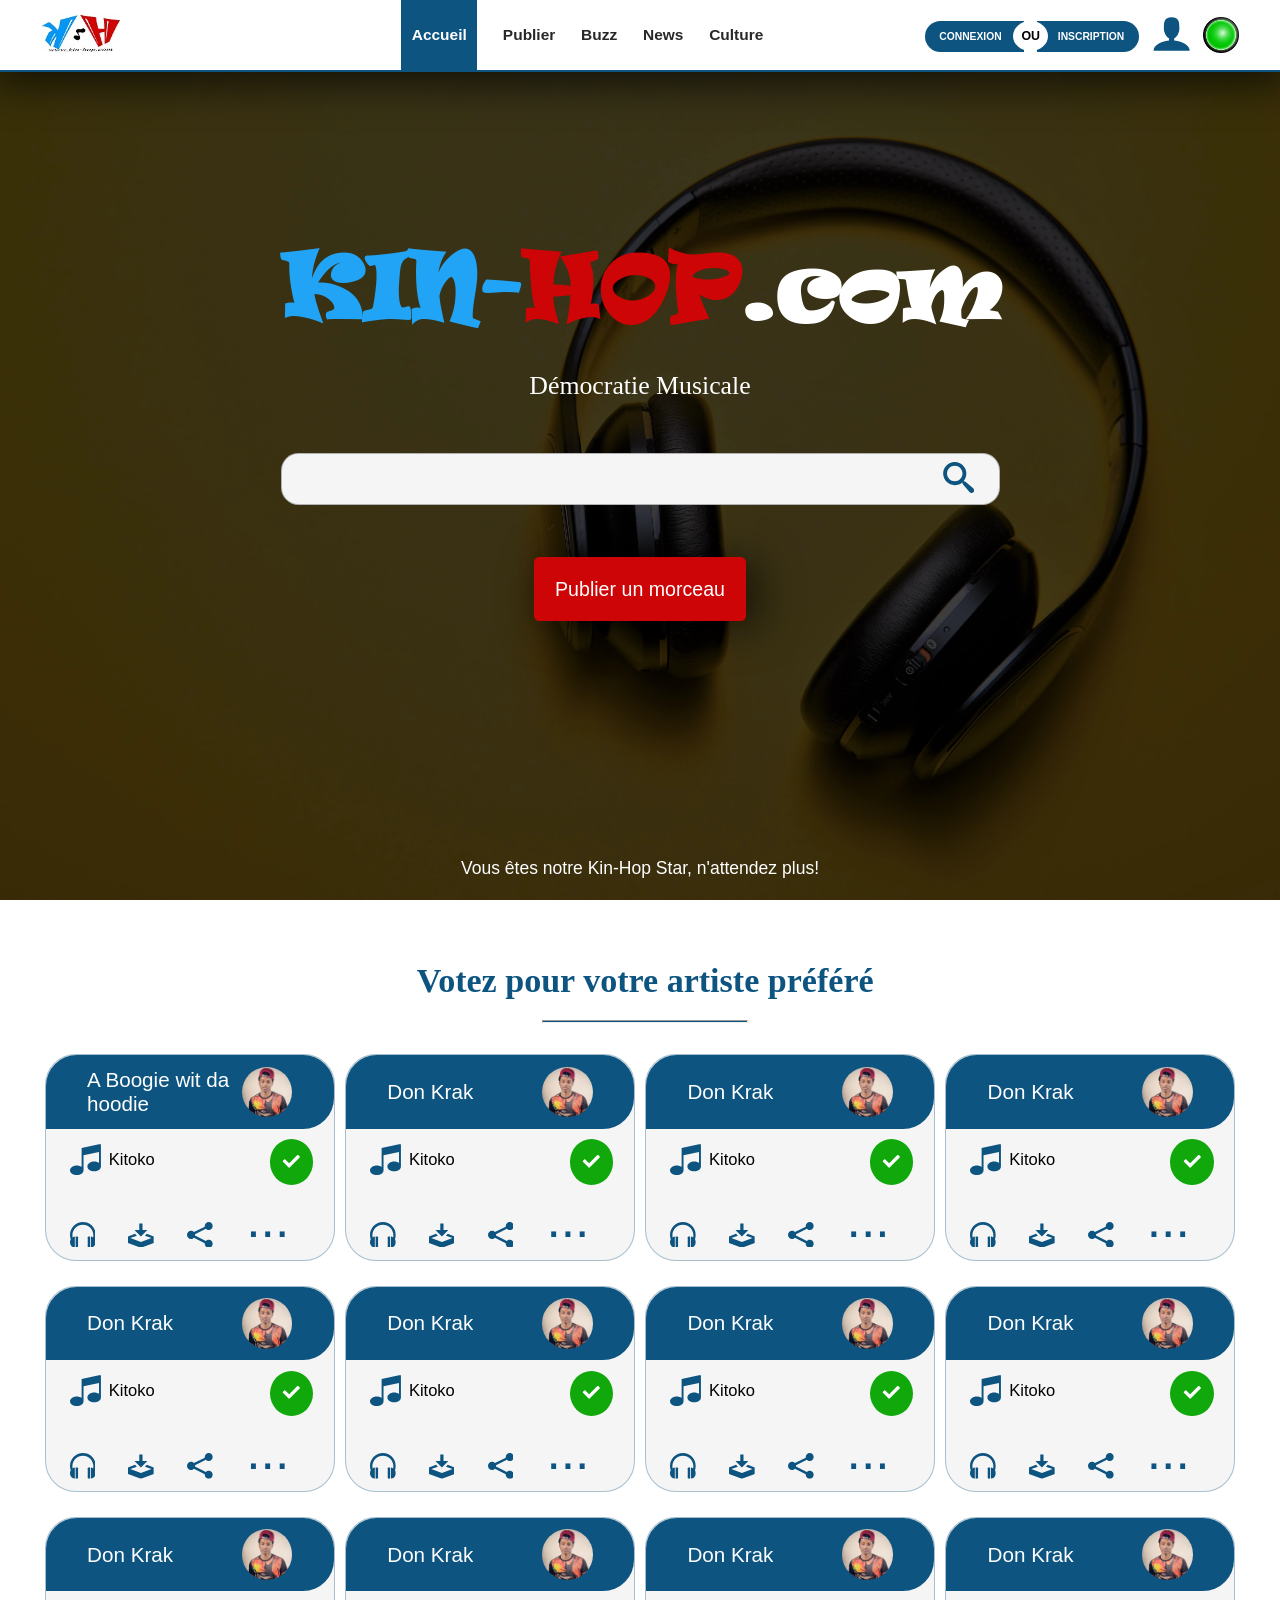
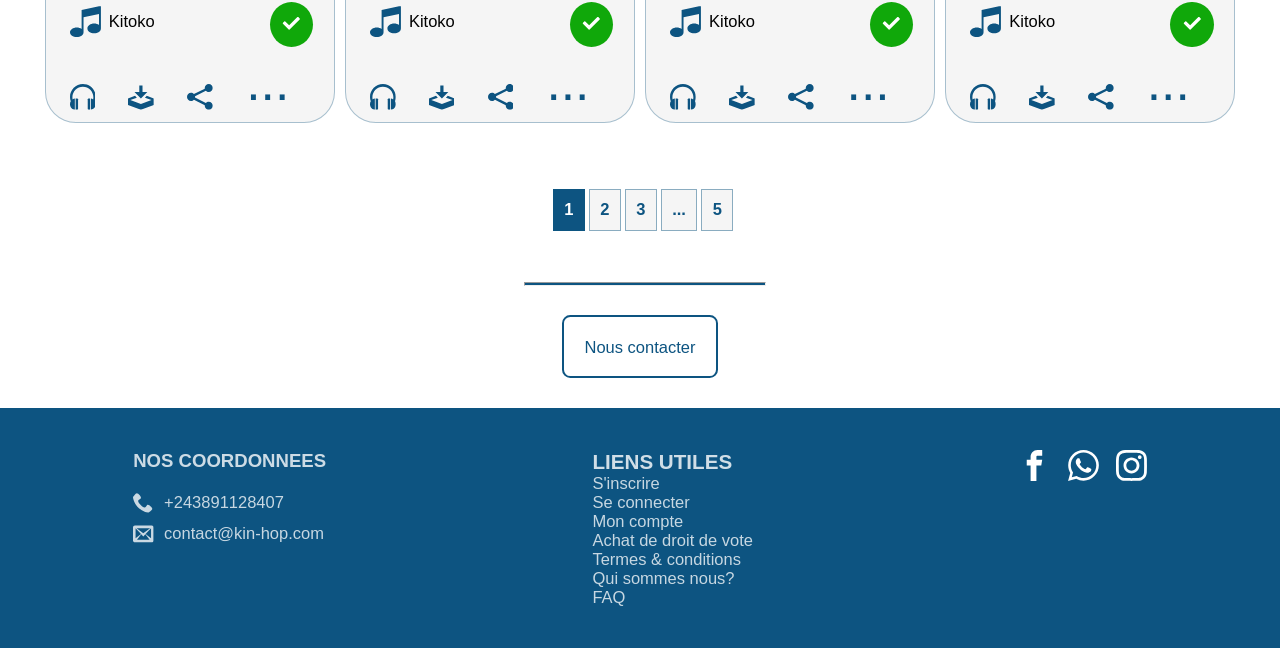
==== commit 73108d05: "update" ====
--- a/index.html
+++ b/index.html
@@ -45,6 +45,12 @@
             </li>
             <li class="mobile-navbar__links-item">
                 <svg class="">
+                    <use href="assets/img/symbol-defs.svg#icon-user"></use>
+                </svg>
+                <a href="assets/pages/profil.html">Mon profil</a>
+            </li>
+            <li class="mobile-navbar__links-item">
+                <svg class="">
                     <use href="assets/img/symbol-defs3.svg#icon-enter"></use>
                 </svg>
                 <a href="assets/pages/login.html">Connexion</a>
@@ -61,7 +67,6 @@
                 </svg>
                 <a href="assets/pages/register.html">Déconnexion</a>
             </li>
-
         </ul>
     </div>
     <nav class="navbar">
@@ -91,9 +96,11 @@
                 <span>OU</span>
                 <a href="assets/pages/register.html" class="navbar__btn-subscription">Inscription</a>
             </div>
-            <svg class="navbar__btn-user-icon">
-                <use href="assets/img/symbol-defs.svg#icon-user"></use>
-            </svg>
+            <a href="assets/pages/profil.html">
+                <svg class="navbar__btn-user-icon">
+                    <use href="assets/img/symbol-defs.svg#icon-user"></use>
+                </svg>
+            </a>
             <img class="green-bubble" src="assets/img/NovotedCopie.jpg" alt="" title="">
             <!-- <svg class="search-form-search-user">
 				<use xlink:href="icomoon/symbol-defs.svg#icon-user"></use>
@@ -674,7 +681,7 @@
     </footer>
     <script src="assets/js/anime.min.js"></script>
     <script src="assets/js/main.js"></script>
-    
+
 </body>
 
 </html>
--- a/assets/css/main.css
+++ b/assets/css/main.css
@@ -37,6 +37,8 @@
 
 .navbar {
   position: fixed;
+  -webkit-box-shadow: 0 0.5rem 4rem 0.6rem rgba(0, 0, 0, 0.685);
+          box-shadow: 0 0.5rem 4rem 0.6rem rgba(0, 0, 0, 0.685);
   width: 100%;
   z-index: 10;
   display: -webkit-box;
@@ -47,10 +49,11 @@
   -webkit-box-align: center;
       -ms-flex-align: center;
           align-items: center;
-  font-family: 'Lucida Sans', 'Lucida Sans Regular', 'Lucida Grande', 'Lucida Sans Unicode', Geneva, Verdana, sans-serif;
+  font-family: 'Segoe UI','Lucida Sans', 'Lucida Sans Regular', 'Lucida Grande', 'Lucida Sans Unicode', Geneva, Verdana, sans-serif;
   padding-left: 4rem;
   padding-right: 4rem;
-  font-size: 1.8rem;
+  font-size: 1.5rem;
+  font-weight: 600;
   -webkit-box-pack: justify;
       -ms-flex-pack: justify;
           justify-content: space-between;
@@ -116,23 +119,29 @@
   font-weight: 700;
 }
 
-.navbar__btn a {
-  color: #fff;
-  font-size: 1.2rem;
+.navbar__btn a.navbar__btn-connexion,
+.navbar__btn a.navbar__btn-subscription {
+  color: #fff;
+  font-size: 1rem;
   background-color: var(--primary-color);
   padding: 1rem;
   font-weight: 700;
 }
 
 .navbar__btn a.navbar__btn-connexion {
-  margin-right: -2rem;
-  padding-right: 2rem;
+  margin-right: -1.5rem;
+  padding-right: 2.2rem;
+  padding-left: 1.4rem;
+  border-radius: 4rem 0 0 4rem;
+  text-transform: uppercase;
 }
 
 .navbar__btn a.navbar__btn-subscription {
-  margin-left: -2rem;
+  text-transform: uppercase;
+  margin-left: -1.5rem;
   padding-left: 2rem;
-  padding-left: 2rem;
+  padding-right: 1.4rem;
+  border-radius: 0 4rem 4rem 0;
 }
 
 .navbar__btn-user-icon {
@@ -246,9 +255,13 @@
   background-color: #CE0506;
   margin-top: 5rem;
   font-size: 1.9rem;
+  -webkit-box-shadow: 1rem 0.5rem 4rem 0.1rem rgba(0, 0, 0, 0.61);
+          box-shadow: 1rem 0.5rem 4rem 0.1rem rgba(0, 0, 0, 0.61);
 }
 
 .mobile-navbar {
+  font-family: "Segoe UI";
+  font-weight: 500;
   min-height: 100vh;
   width: 100%;
   background: #0D5481;
@@ -467,9 +480,9 @@
 }
 
 section.songs-list .songs-container .box__body-row-1 .vote-btn {
-  background-color: #0D5481;
+  background-color: #10a80a;
   border-radius: 50%;
-  padding: 1.6rem;
+  padding: 1.1rem;
   display: inline-block;
   position: absolute;
   right: 2rem;
@@ -487,7 +500,7 @@
 }
 
 section.songs-list .songs-container .box__body-row-1 .vote-btn:hover {
-  background-color: #2089ca;
+  background-color: #38f527;
 }
 
 section.songs-list .songs-container .box__body-row-2 {
@@ -535,11 +548,12 @@
 .green-bubble-mobile-btn {
   display: none !important;
   position: absolute !important;
-  top: -5rem !important;
+  top: 1rem !important;
   left: 47%;
   background: none;
   border: none;
   outline: none;
+  z-index: 20 !important;
 }
 
 .green-bubble-mobile-btn .green-bubble-mobile-img {
@@ -549,6 +563,7 @@
 @media screen and (max-width: 1075px) {
   .green-bubble-mobile-btn {
     display: block !important;
+    z-index: 20 !important;
   }
   .navbar__links, .navbar__btn {
     display: none;
@@ -678,6 +693,11 @@
   .dark-container .title {
     font-size: 3rem !important;
   }
+}
+
+.crown-icon {
+  height: 2rem;
+  width: 2rem;
 }
 
 a {
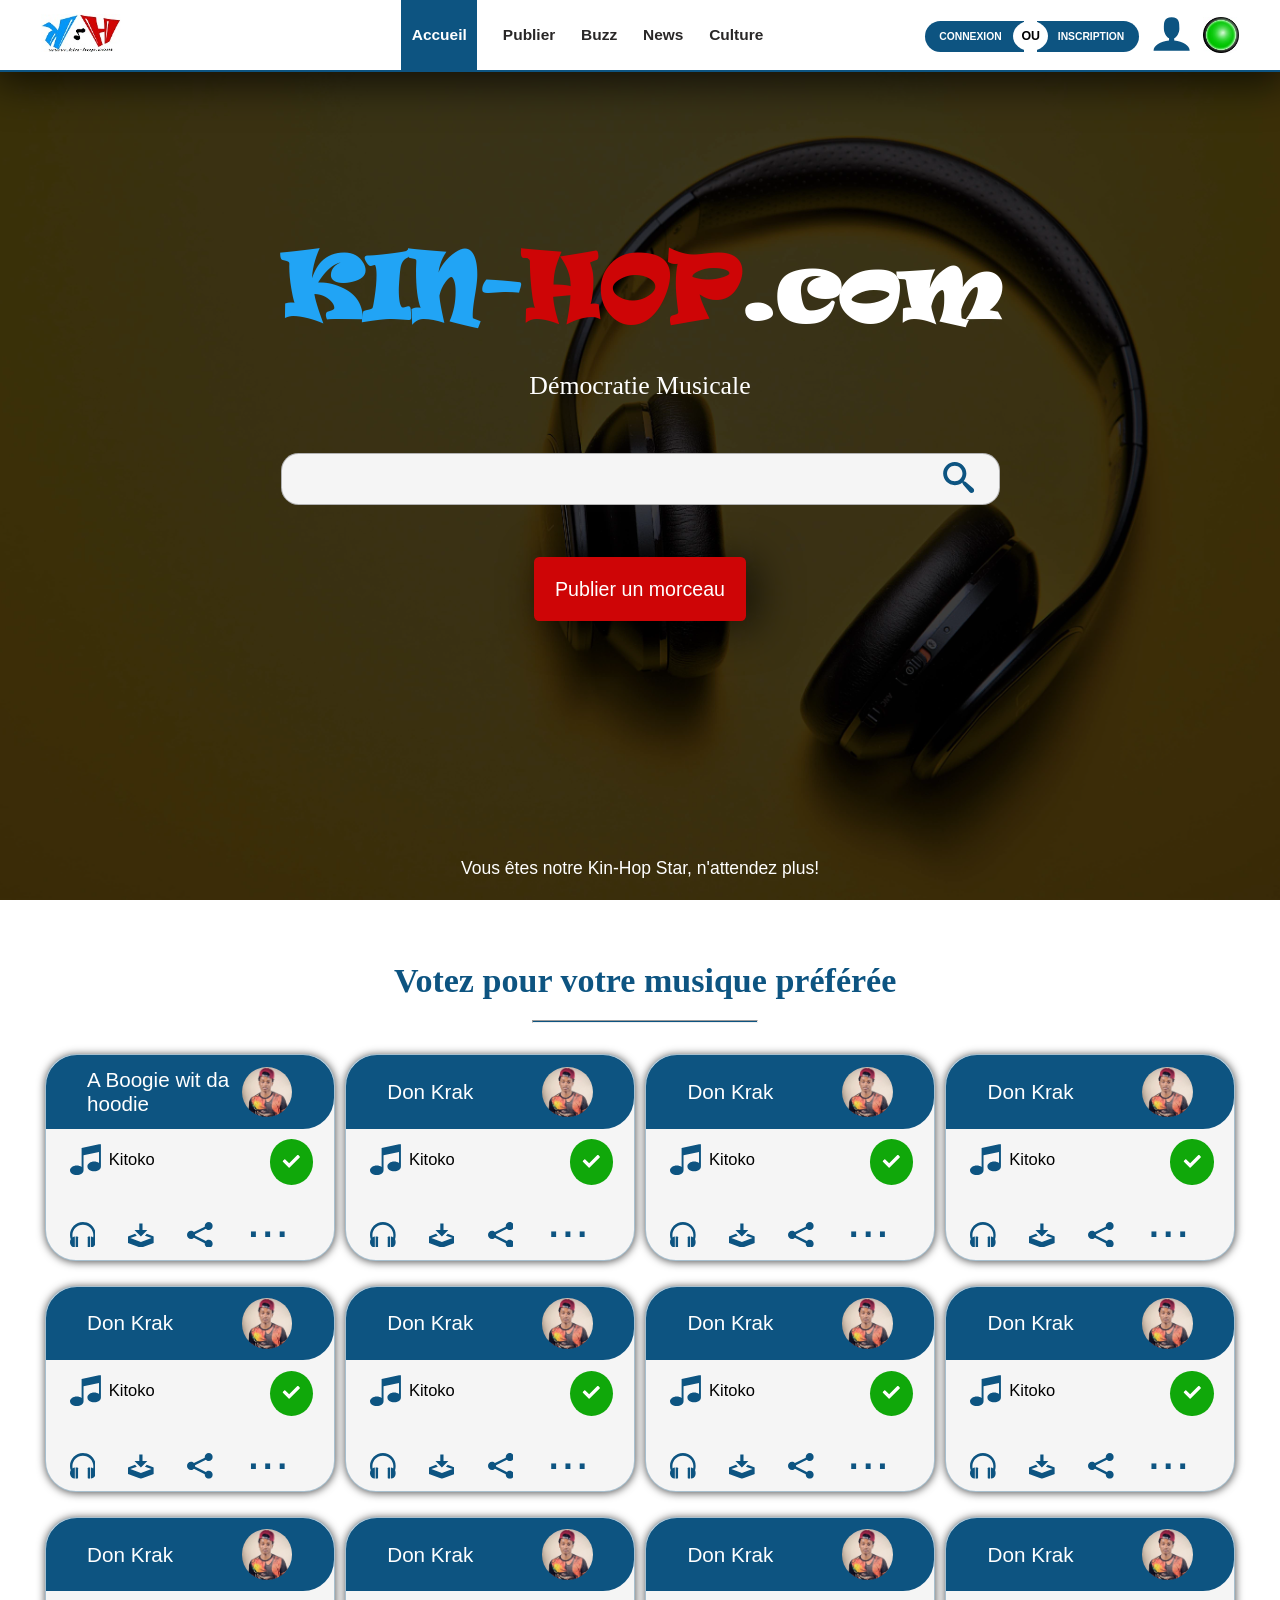
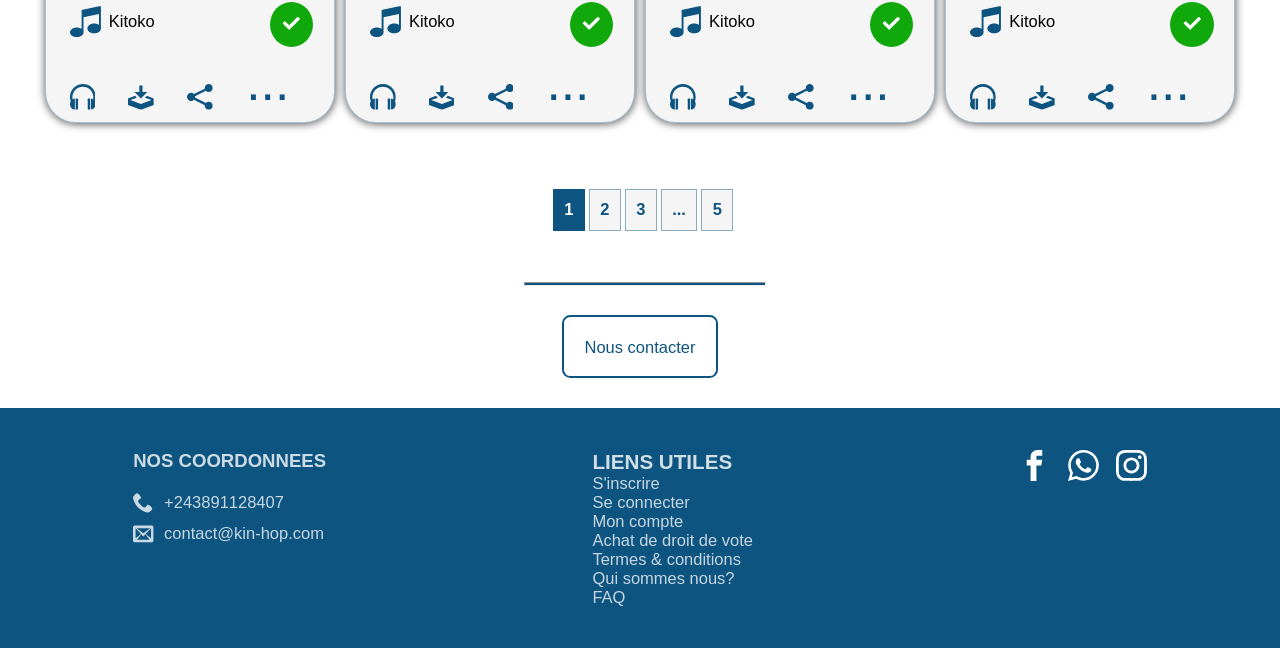
==== commit e0389c93: "update" ====
--- a/index.html
+++ b/index.html
@@ -41,7 +41,7 @@
                 <svg class="">
                     <use href="assets/img/symbol-defs.svg#icon-info"></use>
                 </svg>
-                <a href="assets/pages/news.html">Culture</a>
+                <a href="assets/pages/culture.html">Culture</a>
             </li>
             <li class="mobile-navbar__links-item">
                 <svg class="">
@@ -71,7 +71,9 @@
     </div>
     <nav class="navbar">
         <div class="navbar__logo">
+            <a href="index.html">
             <img src="assets/img/logokh.jpg" alt="">
+        </a>
         </div>
         <ul class="navbar__links">
             <li class="navbar__links-item selected-link">
@@ -137,7 +139,7 @@
     <section class="songs-list">
         <div class="subtitle-container">
             <div class="underlined-sub-title">
-                <h2 class="sub-title">Votez pour votre artiste préféré</h2>
+                <h2 class="sub-title">Votez pour votre musique préférée</h2>
                 <hr>
             </div>
         </div>
@@ -647,10 +649,10 @@
         </div>
         <ul class="links">
             <h4 style="font-size: 2rem; color:rgba(255, 255, 255, 0.808)">LIENS UTILES</h4>
-            <li><a href="">S'inscrire</a></li>
-            <li><a href="">Se connecter</a> </li>
-            <li><a href="">Mon compte</a> </li>
-            <li><a href="">Achat de droit de vote</a> </li>
+            <li><a href="assets/pages/register.html">S'inscrire</a></li>
+            <li><a href="assets/pages/login.html">Se connecter</a> </li>
+            <li><a href="assets/pages/profil.html">Mon compte</a> </li>
+            <li><a href="assets/pages/payment.html">Achat de droit de vote</a> </li>
             <li><a href="">Termes & conditions</a> </li>
             <li><a href="">Qui sommes nous?</a> </li>
             <li><a href="">FAQ</a> </li>
--- a/assets/css/main.css
+++ b/assets/css/main.css
@@ -406,6 +406,8 @@
   border-radius: 3rem;
   padding-bottom: 1rem;
   margin-bottom: 2.4rem;
+  -webkit-box-shadow: 0.03rem 0.08rem 0.8rem 0.01rem rgba(0, 0, 0, 0.685);
+          box-shadow: 0.03rem 0.08rem 0.8rem 0.01rem rgba(0, 0, 0, 0.685);
 }
 
 section.songs-list .songs-container .box__header {
@@ -547,7 +549,7 @@
 
 .green-bubble-mobile-btn {
   display: none !important;
-  position: absolute !important;
+  position: fixed !important;
   top: 1rem !important;
   left: 47%;
   background: none;
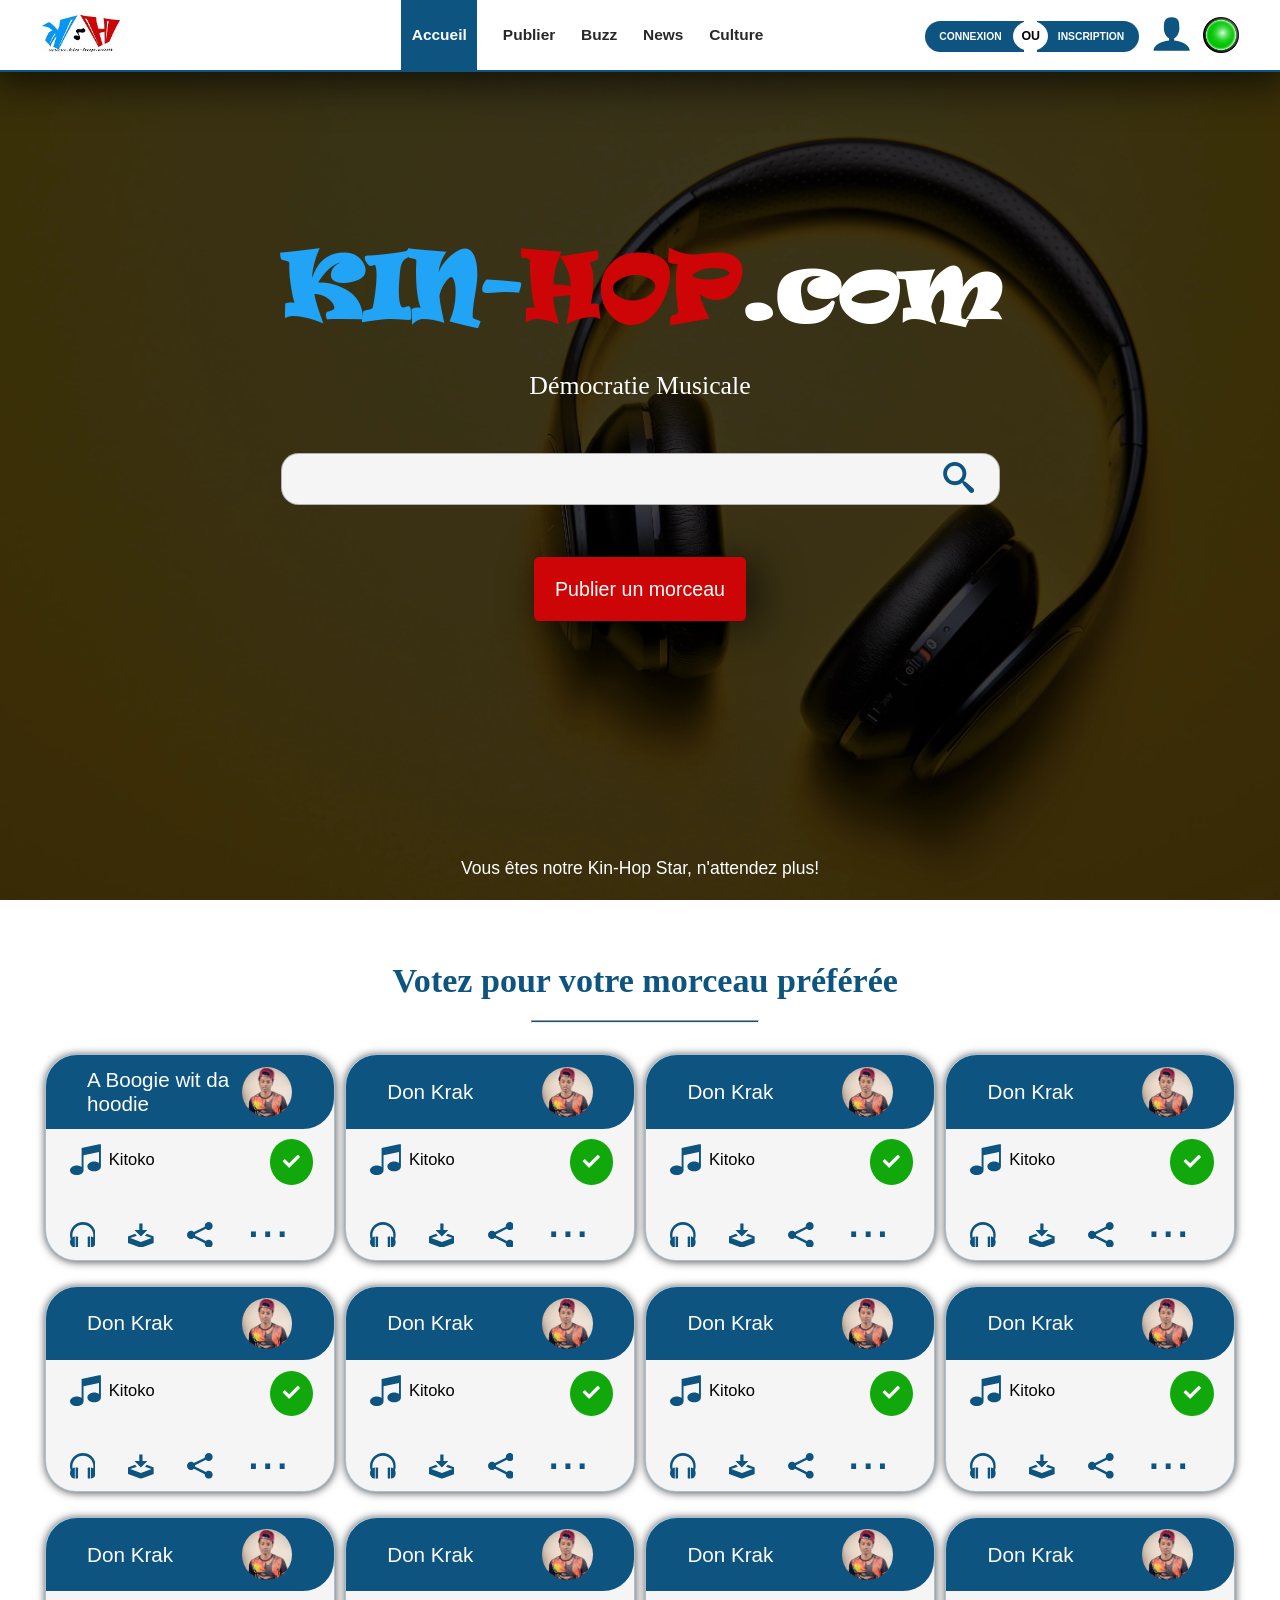
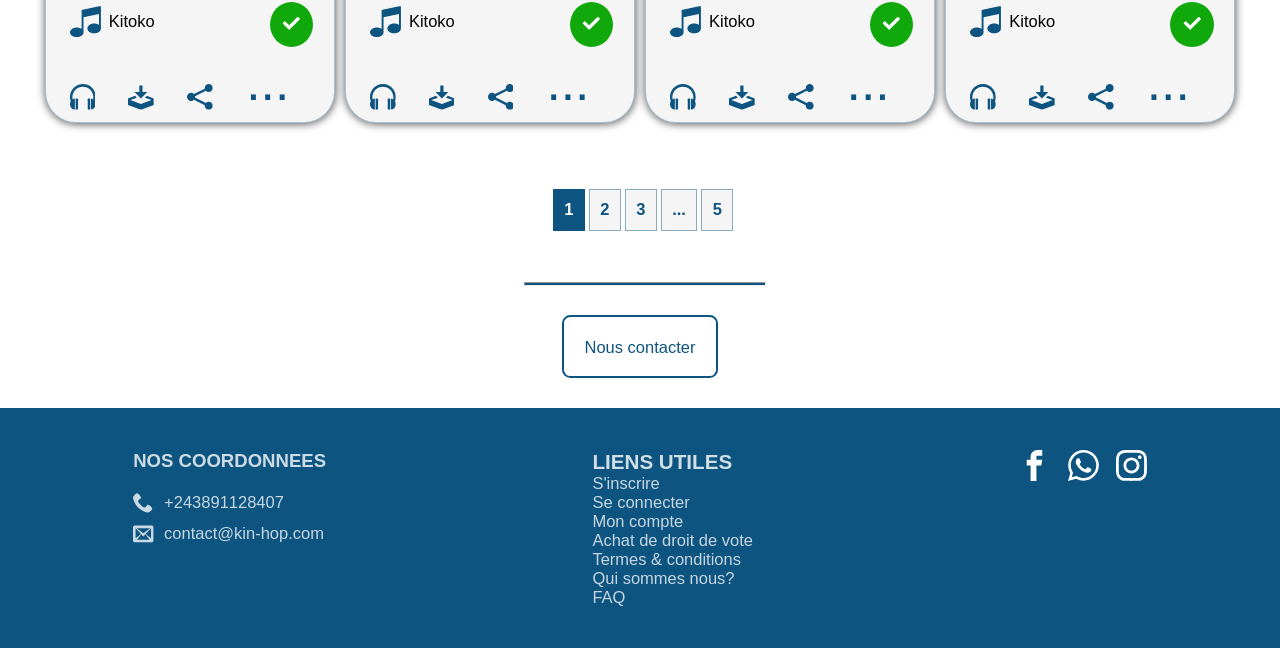
==== commit 8e869b7d: "update" ====
--- a/index.html
+++ b/index.html
@@ -139,7 +139,7 @@
     <section class="songs-list">
         <div class="subtitle-container">
             <div class="underlined-sub-title">
-                <h2 class="sub-title">Votez pour votre musique préférée</h2>
+                <h2 class="sub-title">Votez pour votre morceau préférée</h2>
                 <hr>
             </div>
         </div>
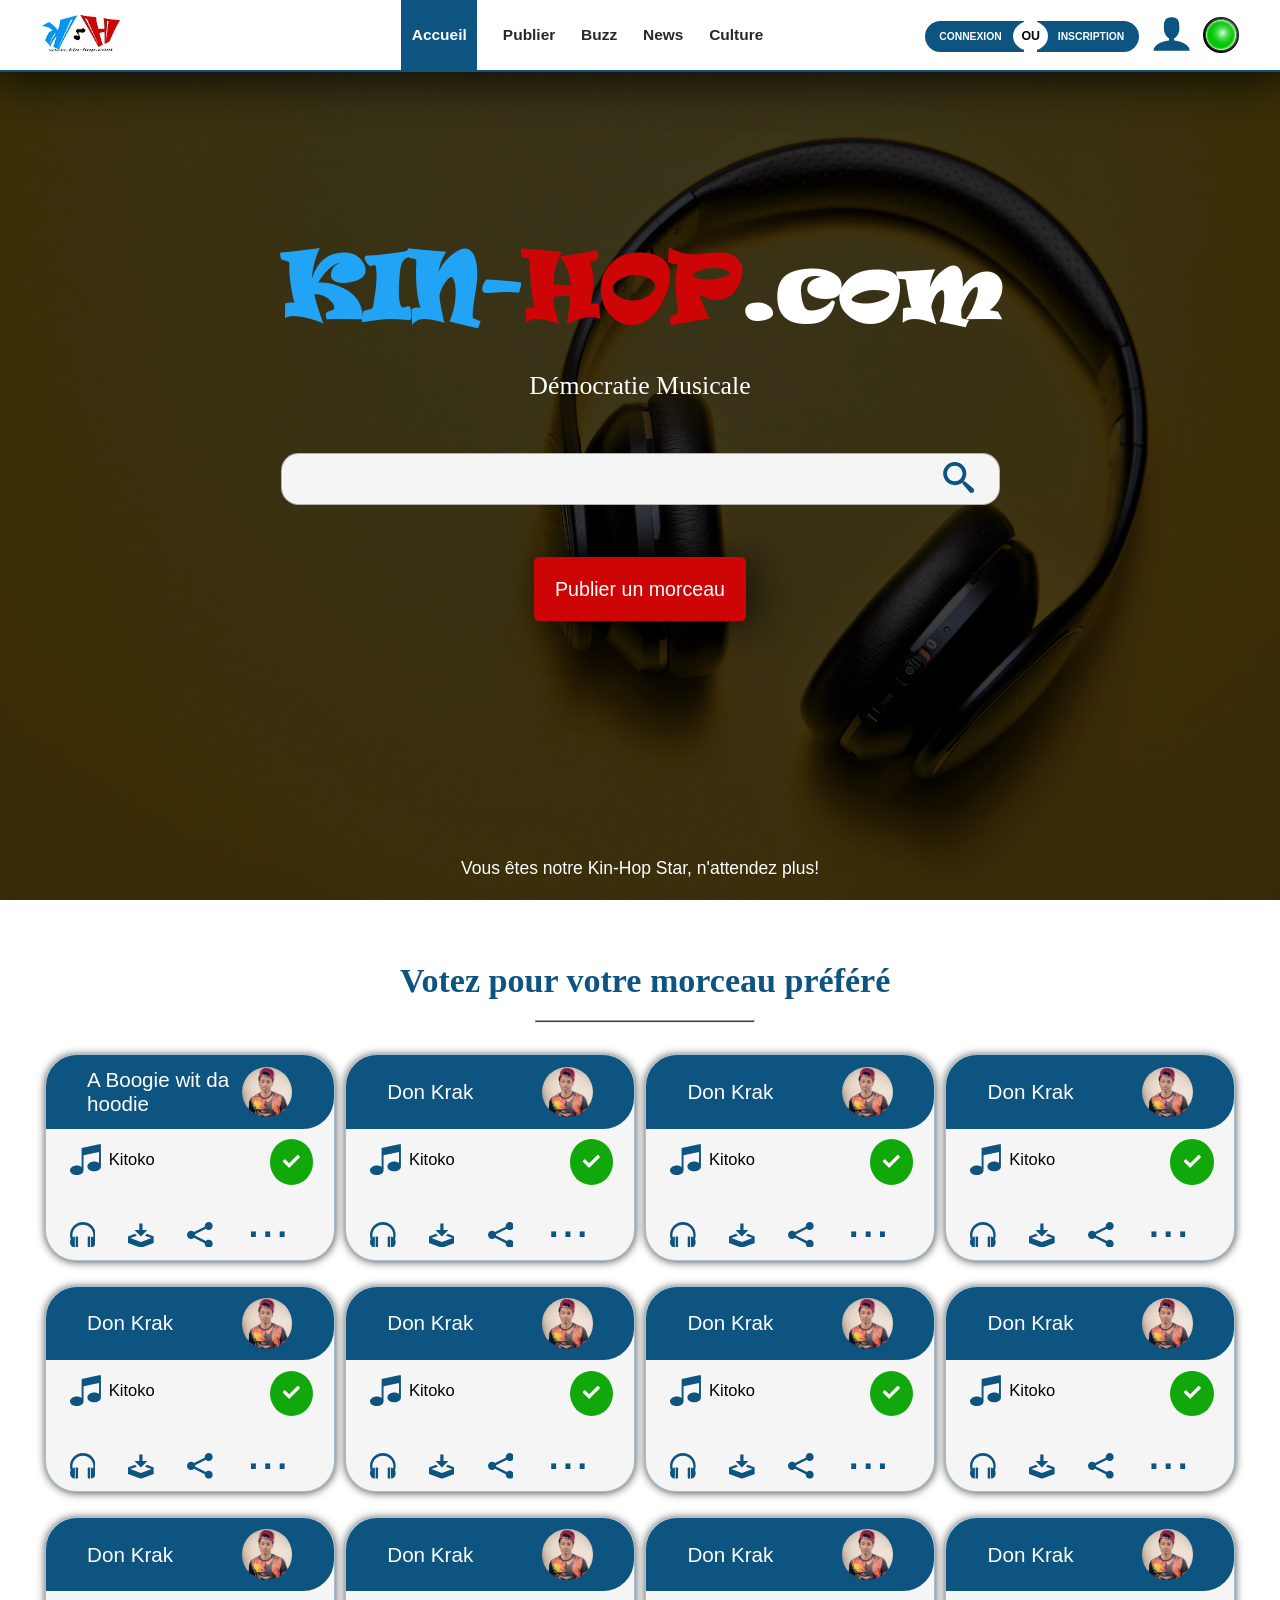
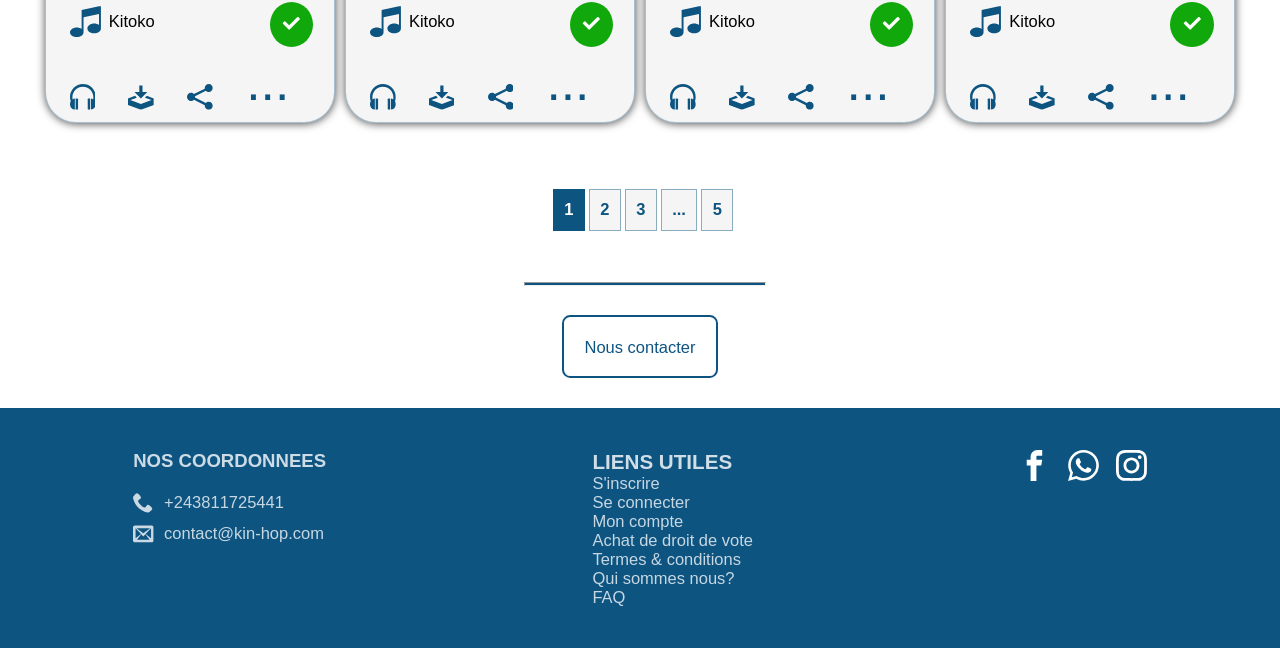
==== commit b54b48c1: "update" ====
--- a/index.html
+++ b/index.html
@@ -139,7 +139,7 @@
     <section class="songs-list">
         <div class="subtitle-container">
             <div class="underlined-sub-title">
-                <h2 class="sub-title">Votez pour votre morceau préférée</h2>
+                <h2 class="sub-title">Votez pour votre morceau préféré</h2>
                 <hr>
             </div>
         </div>
@@ -636,7 +636,7 @@
                 <svg class="share-icon">
                     <use href="assets/img/symbol-defs2.svg#icon-phone"></use>
                 </svg>
-                <span>+243891128407</span>
+                <span>+243811725441</span>
                 </span>
             </div>
             <div>
